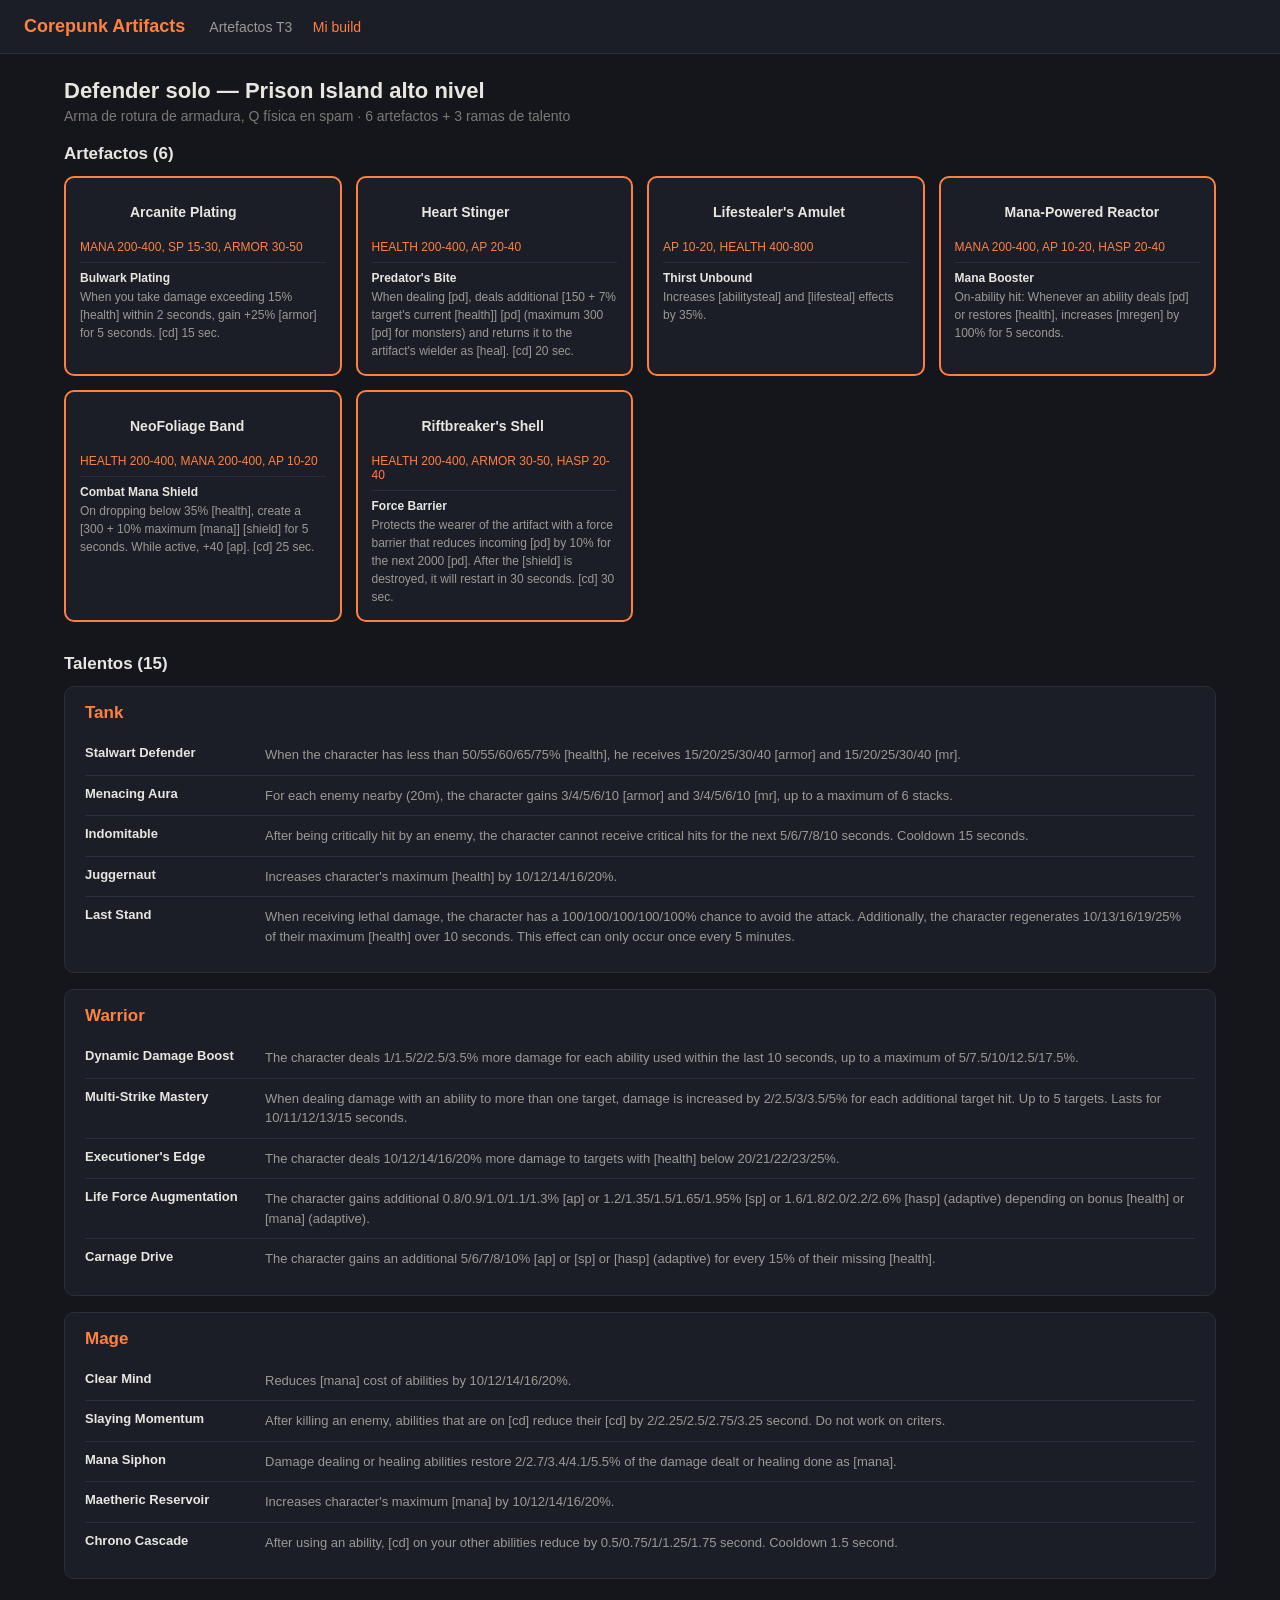
==== build.html @ b736a5d4 "Corepunk tier 3 artifacts browser + build page Co-Authored-By: Claude Sonnet 5 <noreply@anthropic.co" ====
<!DOCTYPE html>
<html lang="es">
<head>
<meta charset="UTF-8">
<title>Corepunk — Mi build</title>
<link rel="stylesheet" href="style.css">
</head>
<body>
<header>
  <a class="logo" href="index.html">Corepunk Artifacts</a>
  <nav>
    <a href="index.html">Artefactos T3</a>
    <a class="active" href="build.html">Mi build</a>
  </nav>
</header>
<main>
  <h1>Defender solo — Prison Island alto nivel</h1>
  <p class="subtitle">Arma de rotura de armadura, Q física en spam · 6 artefactos + 3 ramas de talento</p>

  <h2 style="margin-bottom:12px;">Artefactos (6)</h2>
  <div class="grid" style="margin-bottom:32px;">
                                        <div class="card build">
        <div class="head">
          <img src="https://d2fwno52vggyhx.cloudfront.net/items/implant/implant-arcanite-plating-t3.png" alt="" loading="lazy" onerror="this.style.visibility='hidden'">
          <div class="name">Arcanite Plating</div>
        </div>
        <div class="stats">MANA 200-400, SP 15-30, ARMOR 30-50</div>
        <div class="divider">
          <div class="passive-title">Bulwark Plating</div>
          <div class="passive-desc">When you take damage exceeding 15% [health] within 2 seconds, gain +25% [armor] for 5 seconds.  [cd] 15 sec.</div>
        </div>
      </div>
                                                                                                                                                                <div class="card build">
        <div class="head">
          <img src="https://d2fwno52vggyhx.cloudfront.net/items/implant/implant-heart-stinger-t3.png" alt="" loading="lazy" onerror="this.style.visibility='hidden'">
          <div class="name">Heart Stinger</div>
        </div>
        <div class="stats">HEALTH 200-400, AP 20-40</div>
        <div class="divider">
          <div class="passive-title">Predator&#039;s Bite</div>
          <div class="passive-desc">When dealing [pd], deals additional [150 + 7% target&#039;s current [health]] [pd] (maximum 300 [pd] for monsters) and returns it to the artifact&#039;s wielder as [heal].  [cd] 20 sec.</div>
        </div>
      </div>
                                  <div class="card build">
        <div class="head">
          <img src="https://d2fwno52vggyhx.cloudfront.net/items/implant/implant-lifestealers-amulet-t3.png" alt="" loading="lazy" onerror="this.style.visibility='hidden'">
          <div class="name">Lifestealer&#039;s Amulet</div>
        </div>
        <div class="stats">AP 10-20, HEALTH 400-800</div>
        <div class="divider">
          <div class="passive-title">Thirst Unbound</div>
          <div class="passive-desc">Increases [abilitysteal] and [lifesteal] effects by 35%.</div>
        </div>
      </div>
                                        <div class="card build">
        <div class="head">
          <img src="https://d2fwno52vggyhx.cloudfront.net/items/implant/implant-mana-powered-reactor-t3.png" alt="" loading="lazy" onerror="this.style.visibility='hidden'">
          <div class="name">Mana-Powered Reactor</div>
        </div>
        <div class="stats">MANA 200-400, AP 10-20, HASP 20-40</div>
        <div class="divider">
          <div class="passive-title">Mana Booster</div>
          <div class="passive-desc">On-ability hit: Whenever an ability deals [pd] or restores [health], increases [mregen] by 100% for 5 seconds.</div>
        </div>
      </div>
                                        <div class="card build">
        <div class="head">
          <img src="https://d2fwno52vggyhx.cloudfront.net/items/implant/implant-neofoliage-band-t3.png" alt="" loading="lazy" onerror="this.style.visibility='hidden'">
          <div class="name">NeoFoliage Band</div>
        </div>
        <div class="stats">HEALTH 200-400, MANA 200-400, AP 10-20</div>
        <div class="divider">
          <div class="passive-title">Combat Mana Shield</div>
          <div class="passive-desc">On dropping below 35% [health], create a [300 + 10% maximum [mana]] [shield] for 5 seconds. While active, +40 [ap].  [cd] 25 sec.</div>
        </div>
      </div>
                                                                                  <div class="card build">
        <div class="head">
          <img src="https://d2fwno52vggyhx.cloudfront.net/items/implant/implant-riftbreakers-shell-t3.png" alt="" loading="lazy" onerror="this.style.visibility='hidden'">
          <div class="name">Riftbreaker&#039;s Shell</div>
        </div>
        <div class="stats">HEALTH 200-400, ARMOR 30-50, HASP 20-40</div>
        <div class="divider">
          <div class="passive-title">Force Barrier</div>
          <div class="passive-desc">Protects the wearer of the artifact with a force barrier that reduces incoming [pd] by 10% for the next 2000 [pd]. After the [shield] is destroyed, it will restart in 30 seconds.  [cd] 30 sec.</div>
        </div>
      </div>
                                                                                                                                                                              </div>

  <h2 style="margin-bottom:12px;">Talentos (15)</h2>
      <div class="branch">
      <h2>Tank</h2>
                      <div class="talent-row">
          <div class="tname">Stalwart Defender</div>
          <div class="tdesc">When the character has less than 50/55/60/65/75% [health], he receives 15/20/25/30/40 [armor] and 15/20/25/30/40 [mr].</div>
        </div>
                      <div class="talent-row">
          <div class="tname">Menacing Aura</div>
          <div class="tdesc">For each enemy nearby (20m), the character gains 3/4/5/6/10 [armor] and 3/4/5/6/10 [mr], up to a maximum of 6 stacks.</div>
        </div>
                      <div class="talent-row">
          <div class="tname">Indomitable</div>
          <div class="tdesc">After being critically hit by an enemy, the character cannot receive critical hits for the next 5/6/7/8/10 seconds. Cooldown 15 seconds.</div>
        </div>
                      <div class="talent-row">
          <div class="tname">Juggernaut</div>
          <div class="tdesc">Increases character&#039;s maximum [health] by 10/12/14/16/20%.</div>
        </div>
                      <div class="talent-row">
          <div class="tname">Last Stand</div>
          <div class="tdesc">When receiving lethal damage, the character has a 100/100/100/100/100% chance to avoid the attack. Additionally, the character regenerates 10/13/16/19/25% of their maximum [health] over 10 seconds. This effect can only occur once every 5 minutes.</div>
        </div>
          </div>
      <div class="branch">
      <h2>Warrior</h2>
                      <div class="talent-row">
          <div class="tname">Dynamic Damage Boost</div>
          <div class="tdesc">The character deals 1/1.5/2/2.5/3.5% more damage for each ability used within the last 10 seconds, up to a maximum of 5/7.5/10/12.5/17.5%.</div>
        </div>
                      <div class="talent-row">
          <div class="tname">Multi-Strike Mastery</div>
          <div class="tdesc">When dealing damage with an ability to more than one target, damage is increased by 2/2.5/3/3.5/5% for each additional target hit. Up to 5 targets. Lasts for 10/11/12/13/15 seconds.</div>
        </div>
                      <div class="talent-row">
          <div class="tname">Executioner&#039;s Edge</div>
          <div class="tdesc">The character deals 10/12/14/16/20% more damage to targets with [health] below 20/21/22/23/25%.</div>
        </div>
                      <div class="talent-row">
          <div class="tname">Life Force Augmentation</div>
          <div class="tdesc">The character gains additional  0.8/0.9/1.0/1.1/1.3% [ap] or 1.2/1.35/1.5/1.65/1.95% [sp] or 1.6/1.8/2.0/2.2/2.6% [hasp] (adaptive) depending on bonus [health] or [mana] (adaptive).</div>
        </div>
                      <div class="talent-row">
          <div class="tname">Carnage Drive</div>
          <div class="tdesc">The character gains an additional 5/6/7/8/10% [ap] or [sp] or [hasp] (adaptive) for every 15% of their missing [health].</div>
        </div>
          </div>
      <div class="branch">
      <h2>Mage</h2>
                      <div class="talent-row">
          <div class="tname">Clear Mind</div>
          <div class="tdesc">Reduces [mana] cost of abilities by 10/12/14/16/20%.</div>
        </div>
                      <div class="talent-row">
          <div class="tname">Slaying Momentum</div>
          <div class="tdesc">After killing an enemy, abilities that are on [cd] reduce their [cd] by 2/2.25/2.5/2.75/3.25 second. Do not work on criters.</div>
        </div>
                      <div class="talent-row">
          <div class="tname">Mana Siphon</div>
          <div class="tdesc">Damage dealing or healing abilities restore 2/2.7/3.4/4.1/5.5% of the damage dealt or healing done as [mana].</div>
        </div>
                      <div class="talent-row">
          <div class="tname">Maetheric Reservoir</div>
          <div class="tdesc">Increases character&#039;s maximum [mana] by 10/12/14/16/20%.</div>
        </div>
                      <div class="talent-row">
          <div class="tname">Chrono Cascade</div>
          <div class="tdesc">After using an ability, [cd] on your other abilities reduce by 0.5/0.75/1/1.25/1.75 second. Cooldown 1.5 second.</div>
        </div>
          </div>
  </main>
</body>
</html>
---- style.css ----
* { box-sizing: border-box; }
body {
  margin: 0;
  background: #14161c;
  color: #e8e6df;
  font-family: -apple-system, BlinkMacSystemFont, "Segoe UI", sans-serif;
}
a { color: inherit; }
header {
  background: #1b1e26;
  border-bottom: 1px solid #2a2e38;
  padding: 16px 24px;
  display: flex;
  align-items: center;
  gap: 24px;
  position: sticky;
  top: 0;
  z-index: 10;
}
header .logo {
  font-weight: 700;
  color: #ff813f;
  font-size: 18px;
  text-decoration: none;
}
header nav a {
  text-decoration: none;
  color: #9a9a94;
  font-size: 14px;
  margin-right: 16px;
}
header nav a.active, header nav a:hover {
  color: #ff813f;
}
main {
  max-width: 1200px;
  margin: 0 auto;
  padding: 24px;
}
.toolbar {
  display: flex;
  gap: 12px;
  margin-bottom: 20px;
  flex-wrap: wrap;
}
.toolbar input, .toolbar select {
  background: #1b1e26;
  border: 1px solid #2a2e38;
  color: #e8e6df;
  padding: 10px 14px;
  border-radius: 8px;
  font-size: 14px;
}
.toolbar input { flex: 1; min-width: 240px; }
.count {
  font-size: 13px;
  color: #7a7a74;
  align-self: center;
}
.grid {
  display: grid;
  grid-template-columns: repeat(auto-fill, minmax(240px, 1fr));
  gap: 14px;
}
.card {
  background: #1b1e26;
  border: 1px solid #2a2e38;
  border-radius: 10px;
  padding: 14px;
  display: flex;
  flex-direction: column;
  gap: 8px;
  position: relative;
}
.card.build {
  border: 2px solid #ff813f;
}
.card .badge {
  position: absolute;
  top: 10px;
  right: 10px;
  background: rgba(255,129,63,0.15);
  color: #ff813f;
  font-size: 10px;
  padding: 3px 8px;
  border-radius: 6px;
  text-transform: uppercase;
  letter-spacing: 0.03em;
}
.card .head {
  display: flex;
  align-items: center;
  gap: 10px;
}
.card img {
  width: 40px;
  height: 40px;
  object-fit: contain;
  background: #14161c;
  border-radius: 6px;
  flex-shrink: 0;
}
.card .name {
  font-weight: 600;
  font-size: 14px;
}
.card .stats {
  font-size: 12px;
  color: #ff813f;
}
.card .divider {
  border-top: 1px solid #2a2e38;
  padding-top: 8px;
}
.card .passive-title {
  font-size: 12px;
  font-weight: 600;
  margin-bottom: 3px;
}
.card .passive-desc {
  font-size: 12px;
  color: #9a9a94;
  line-height: 1.5;
}
h1 { font-size: 22px; font-weight: 600; margin: 0 0 4px; }
h2 { font-size: 17px; font-weight: 600; }
.subtitle { color: #7a7a74; font-size: 14px; margin: 0 0 20px; }
.branch {
  background: #1b1e26;
  border: 1px solid #2a2e38;
  border-radius: 10px;
  padding: 16px 20px;
  margin-bottom: 16px;
}
.branch h2 { margin: 0 0 12px; color: #ff813f; }
.talent-row {
  display: flex;
  gap: 10px;
  padding: 10px 0;
  border-top: 1px solid #2a2e38;
}
.talent-row:first-of-type { border-top: none; }
.talent-row .tname {
  font-weight: 600;
  font-size: 13px;
  min-width: 170px;
  flex-shrink: 0;
}
.talent-row .tdesc {
  font-size: 13px;
  color: #9a9a94;
  line-height: 1.5;
}
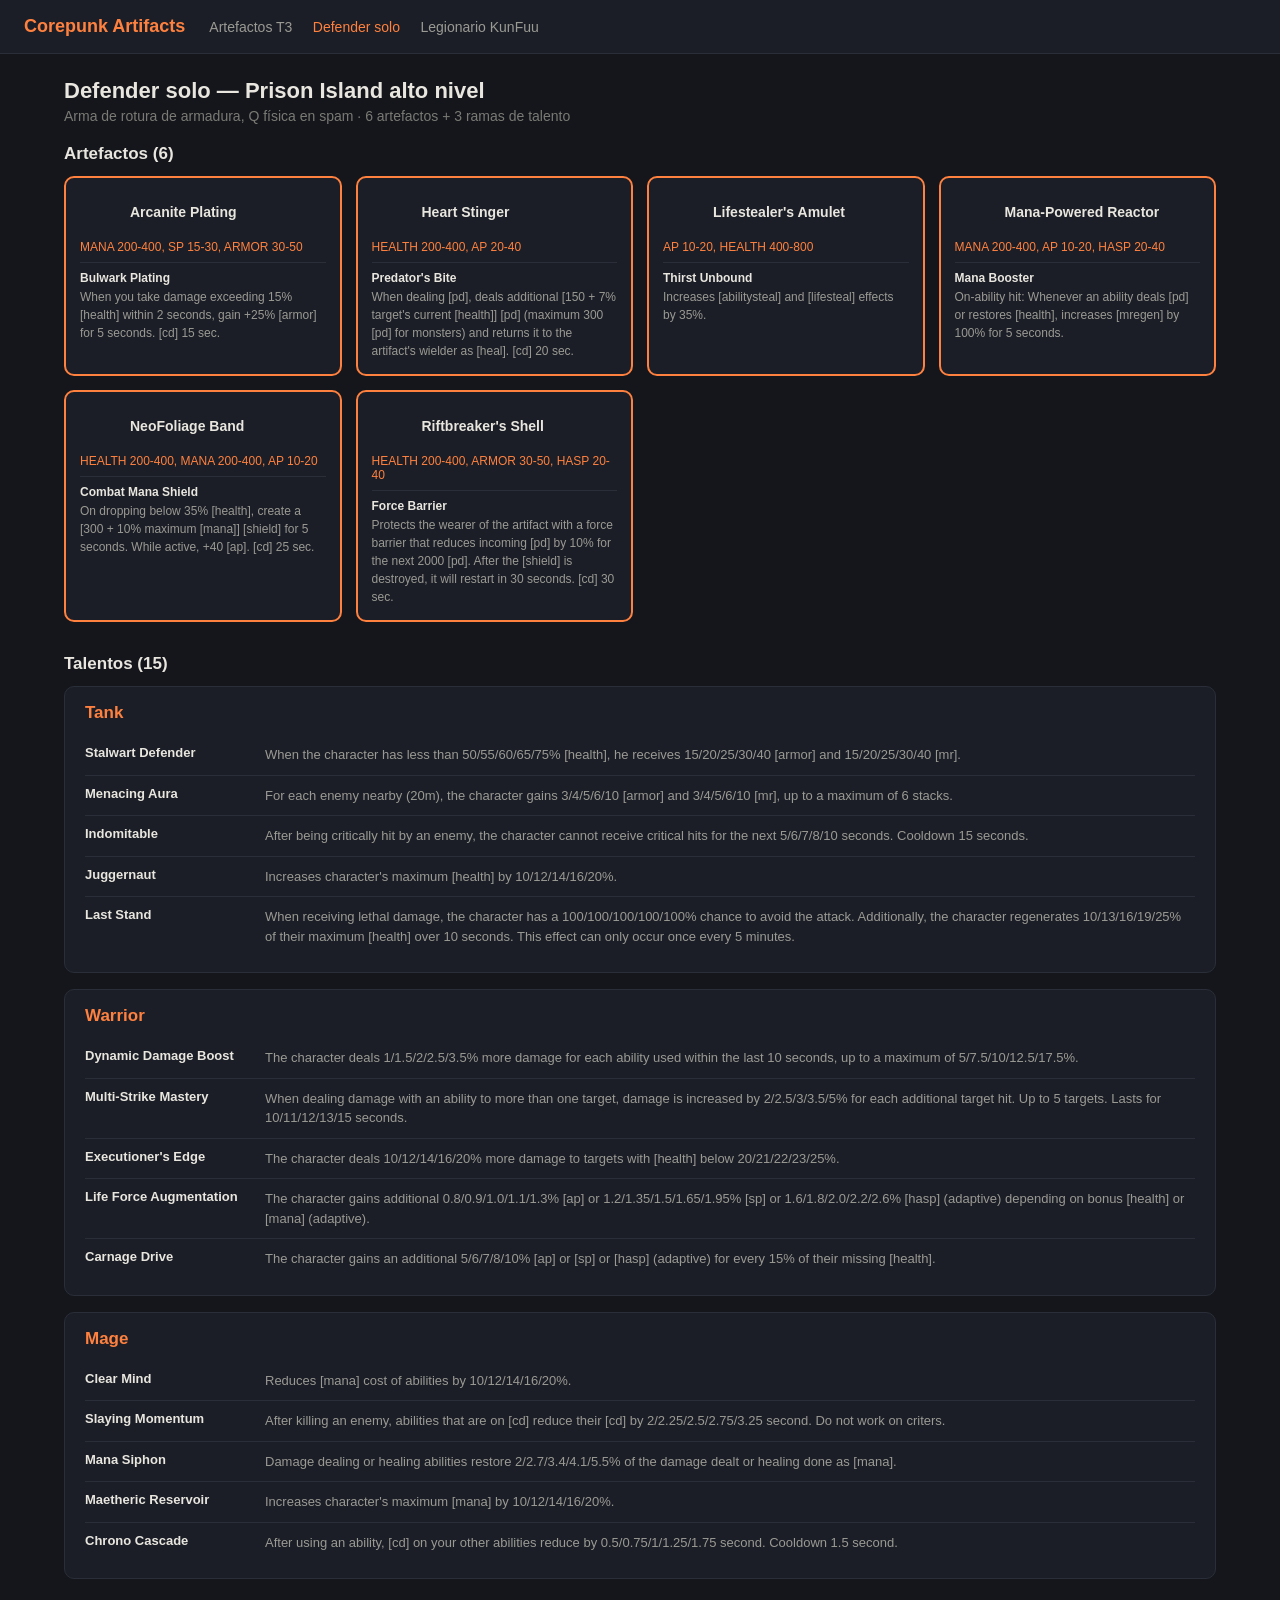
==== commit a442dfbd: "Add Legionario KunFuu build page Co-Authored-By: Claude Sonnet 5 <noreply@anthropic.com>" ====
--- a/build.html
+++ b/build.html
@@ -10,7 +10,8 @@
   <a class="logo" href="index.html">Corepunk Artifacts</a>
   <nav>
     <a href="index.html">Artefactos T3</a>
-    <a class="active" href="build.html">Mi build</a>
+    <a class="active" href="build.html">Defender solo</a>
+    <a href="legionario.html">Legionario KunFuu</a>
   </nav>
 </header>
 <main>
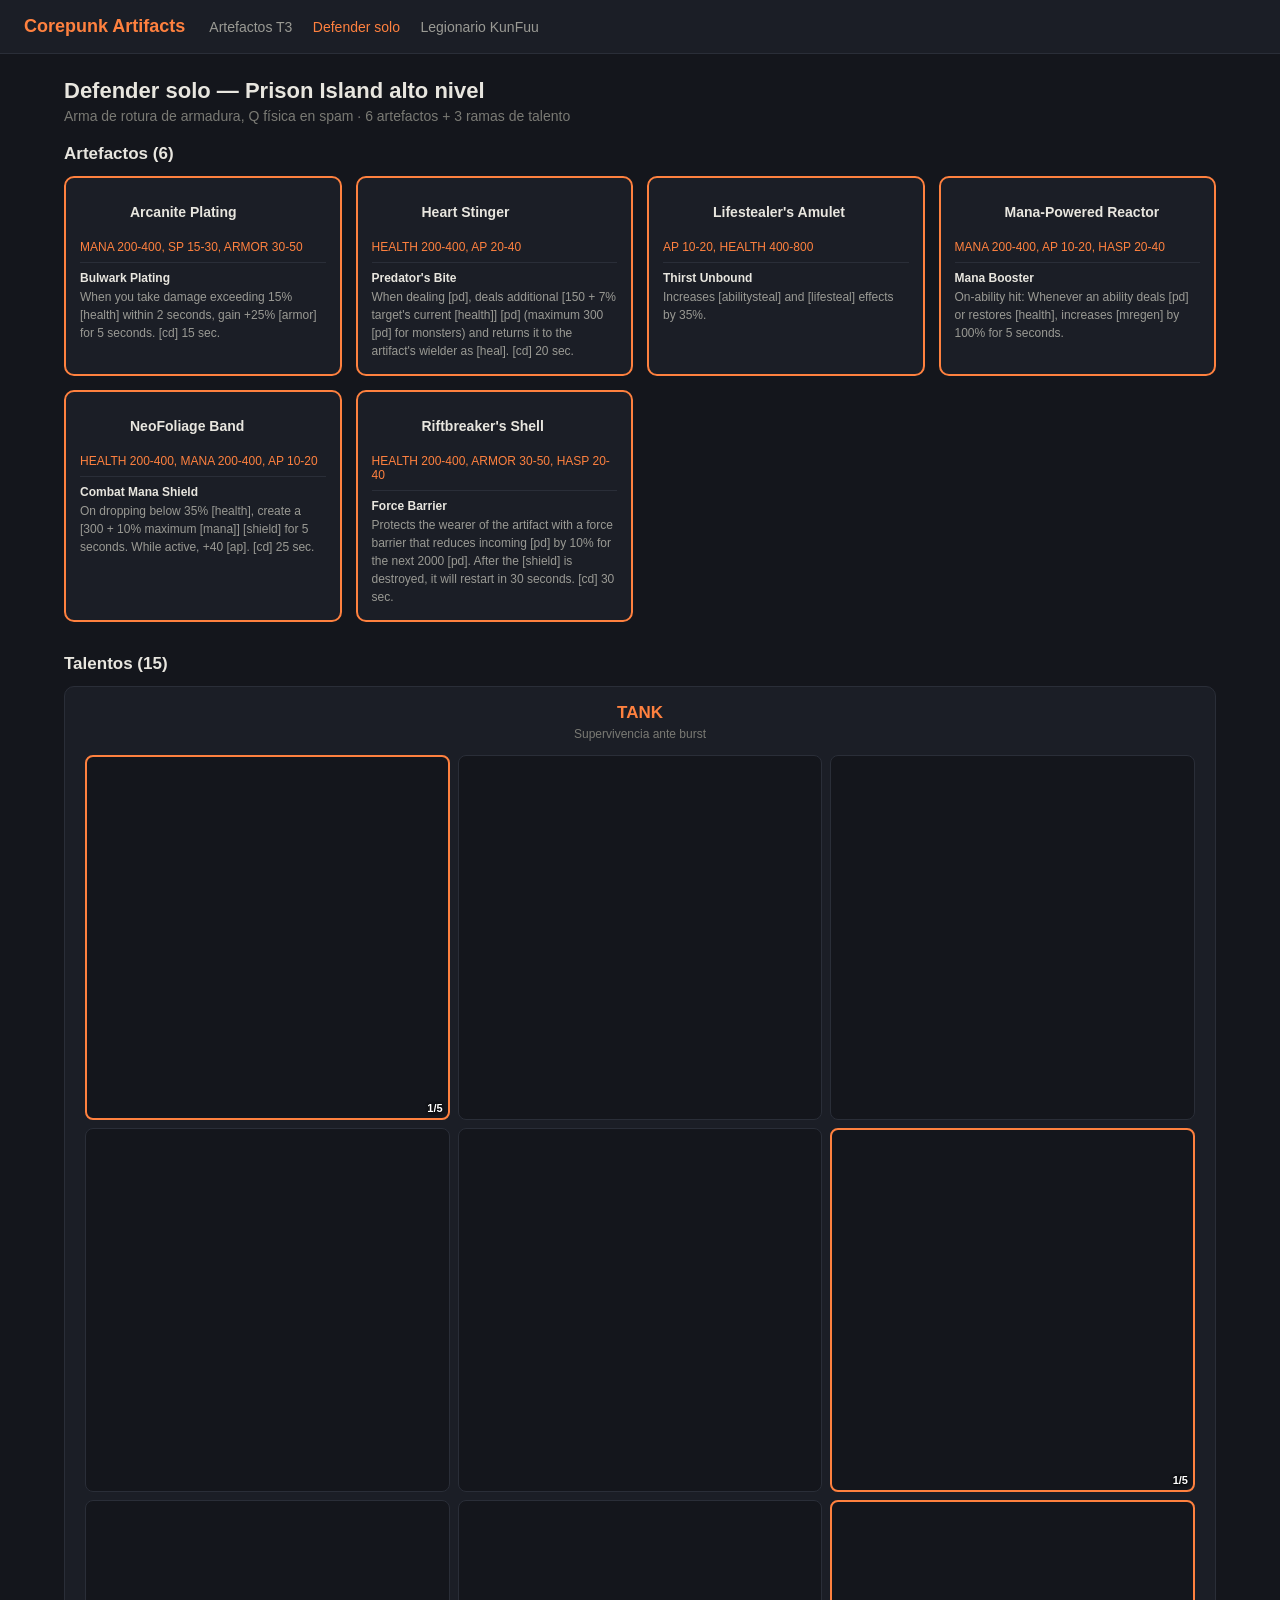
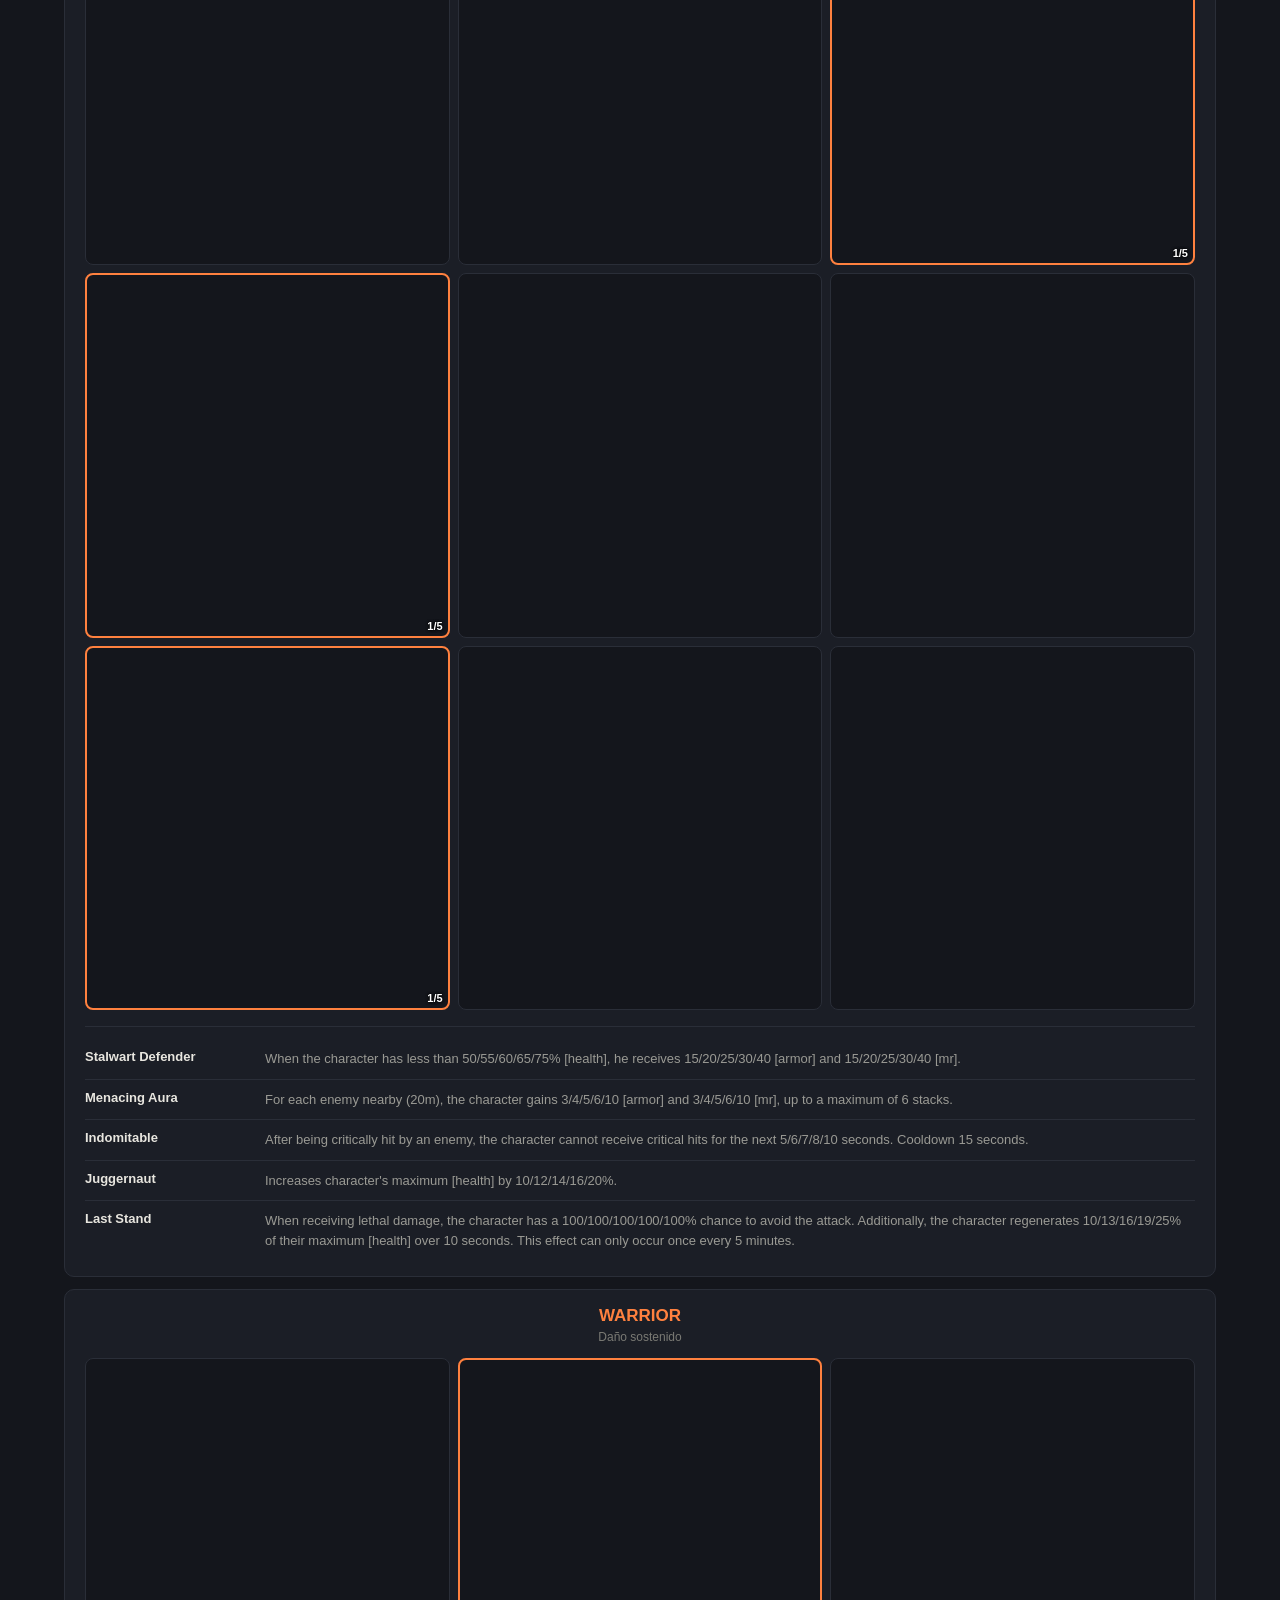
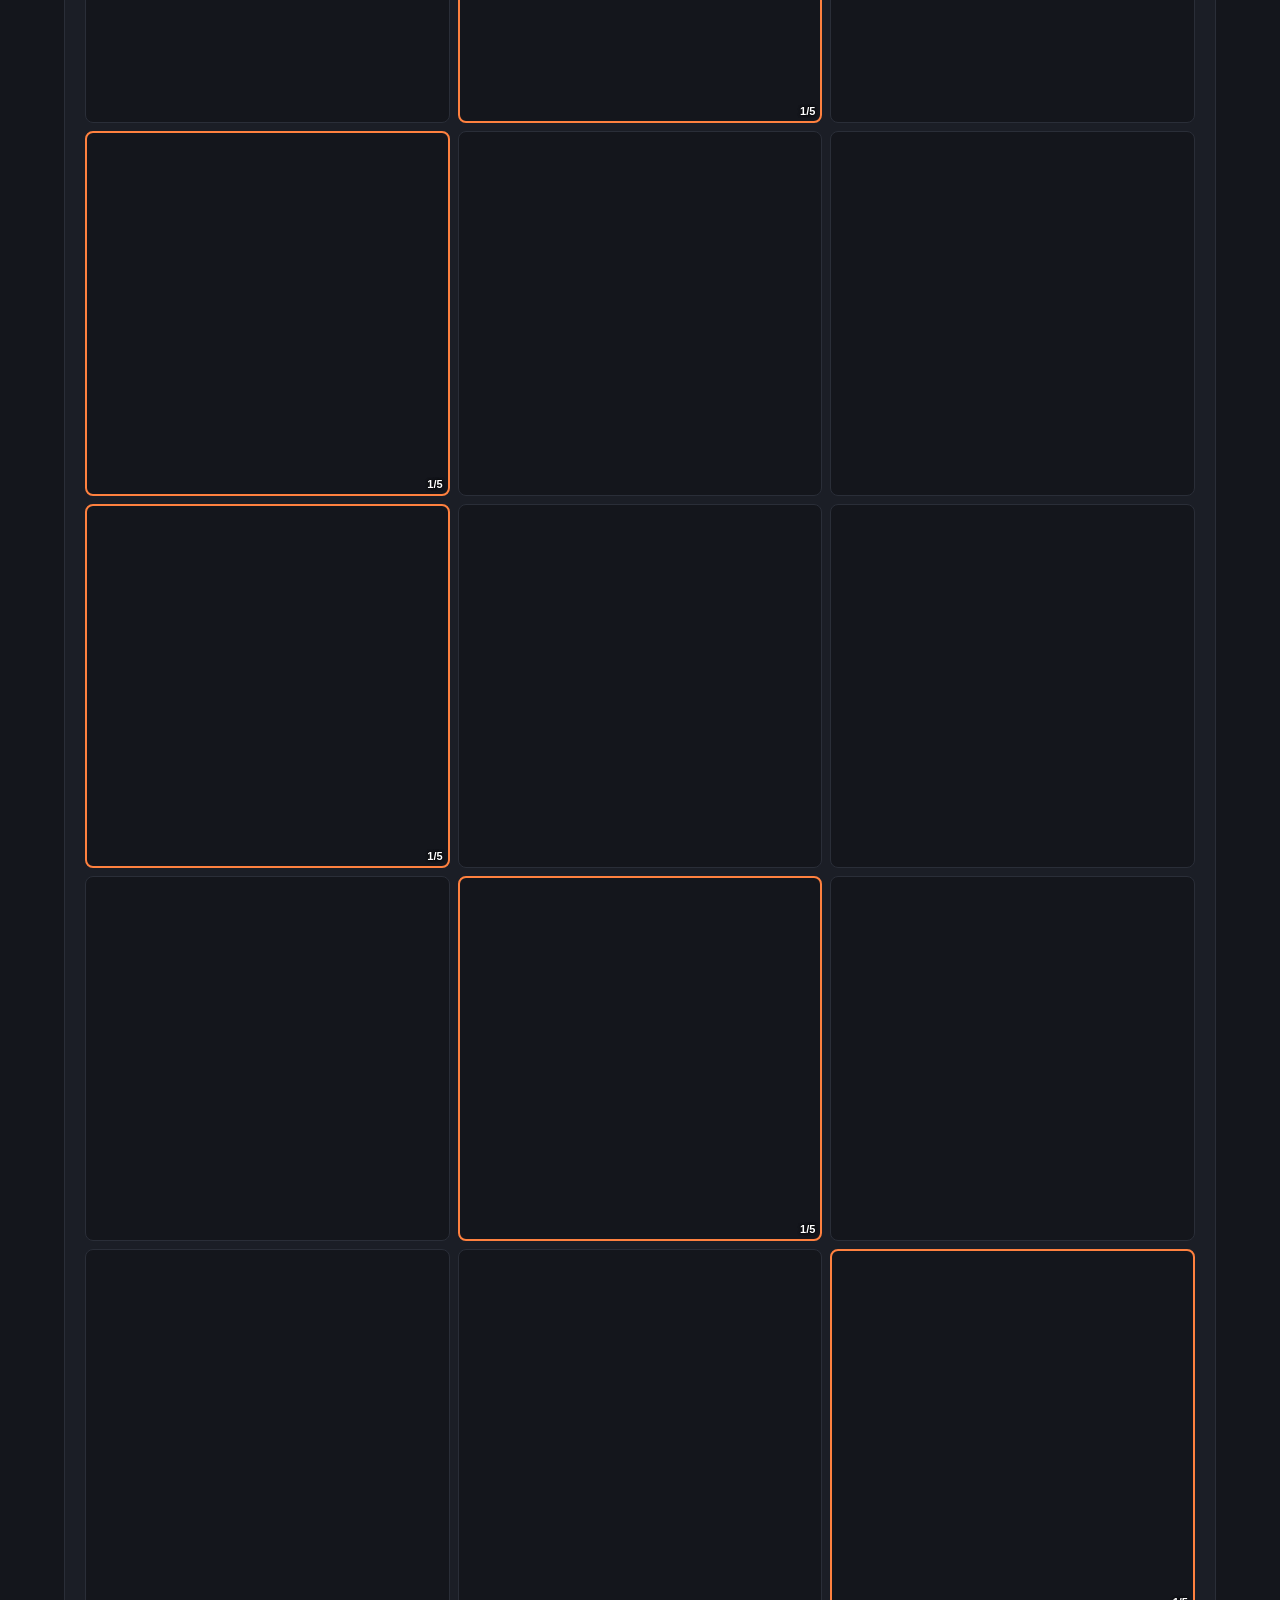
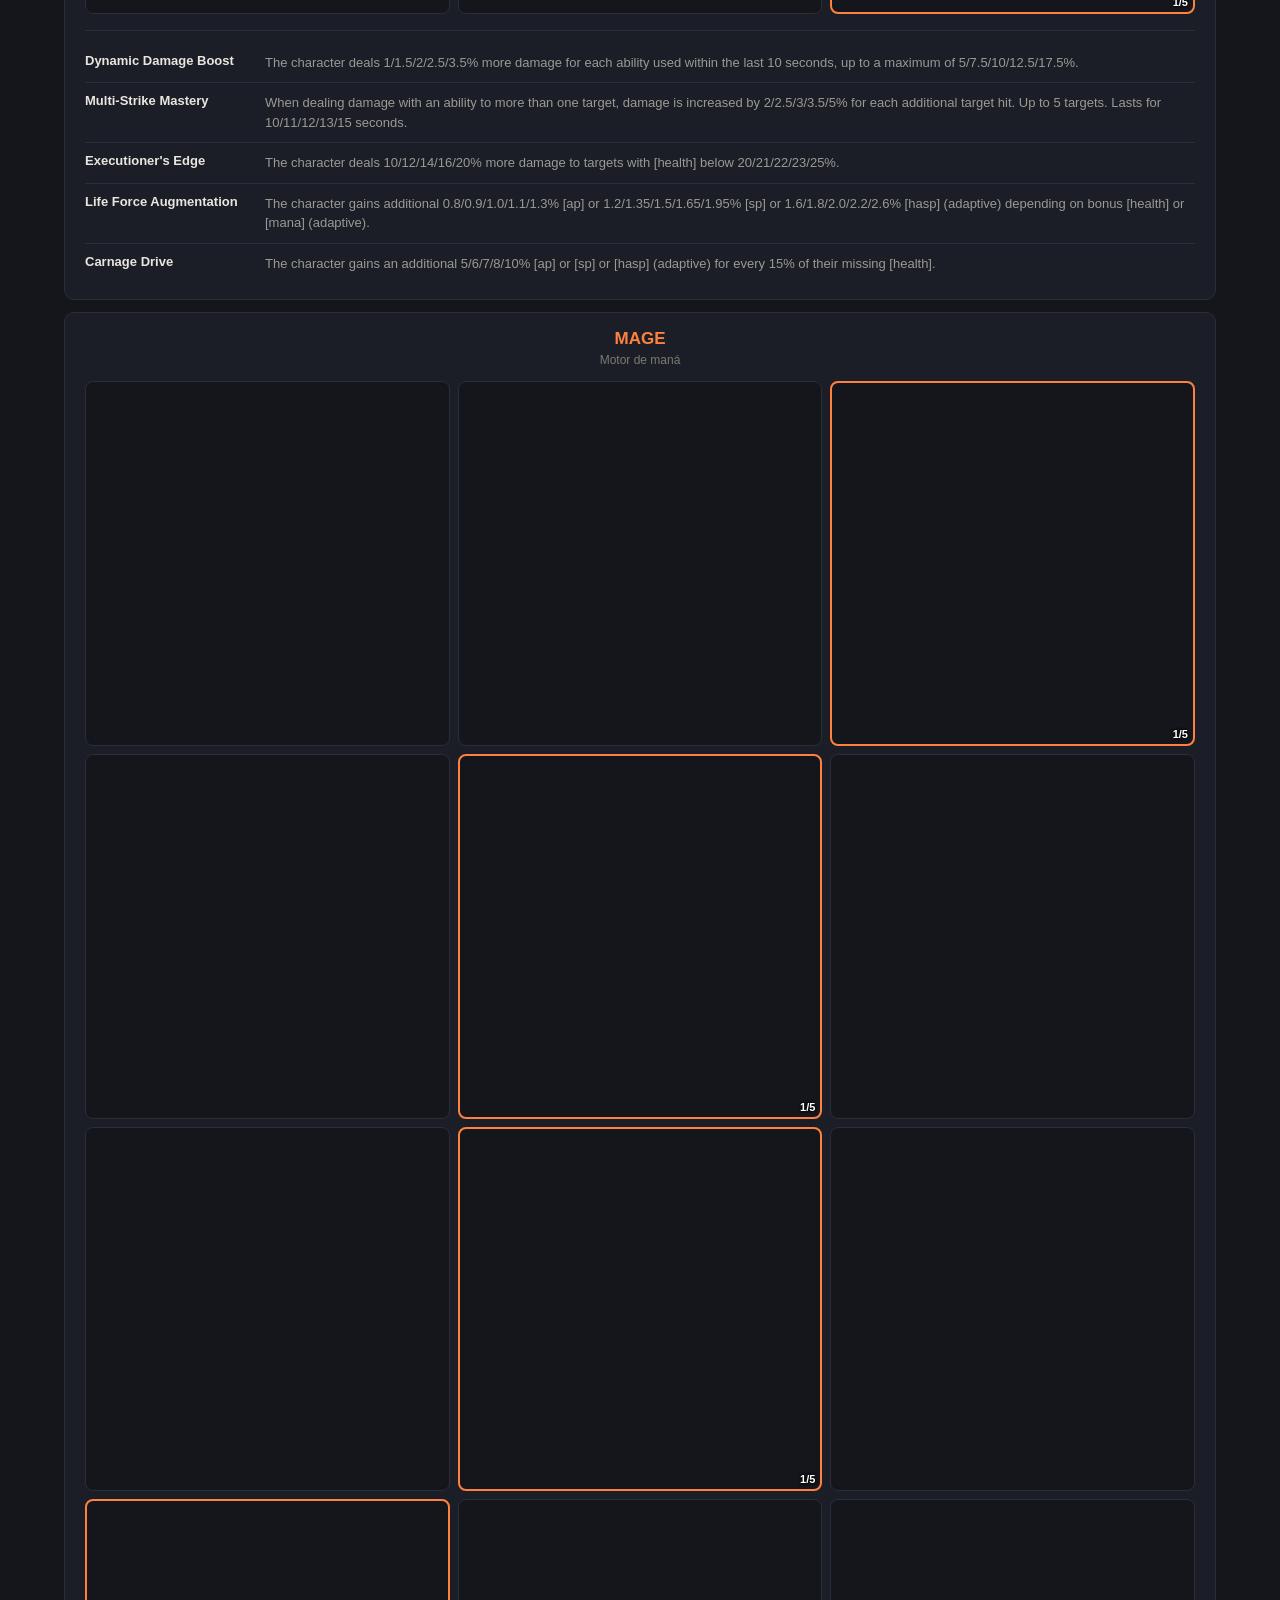
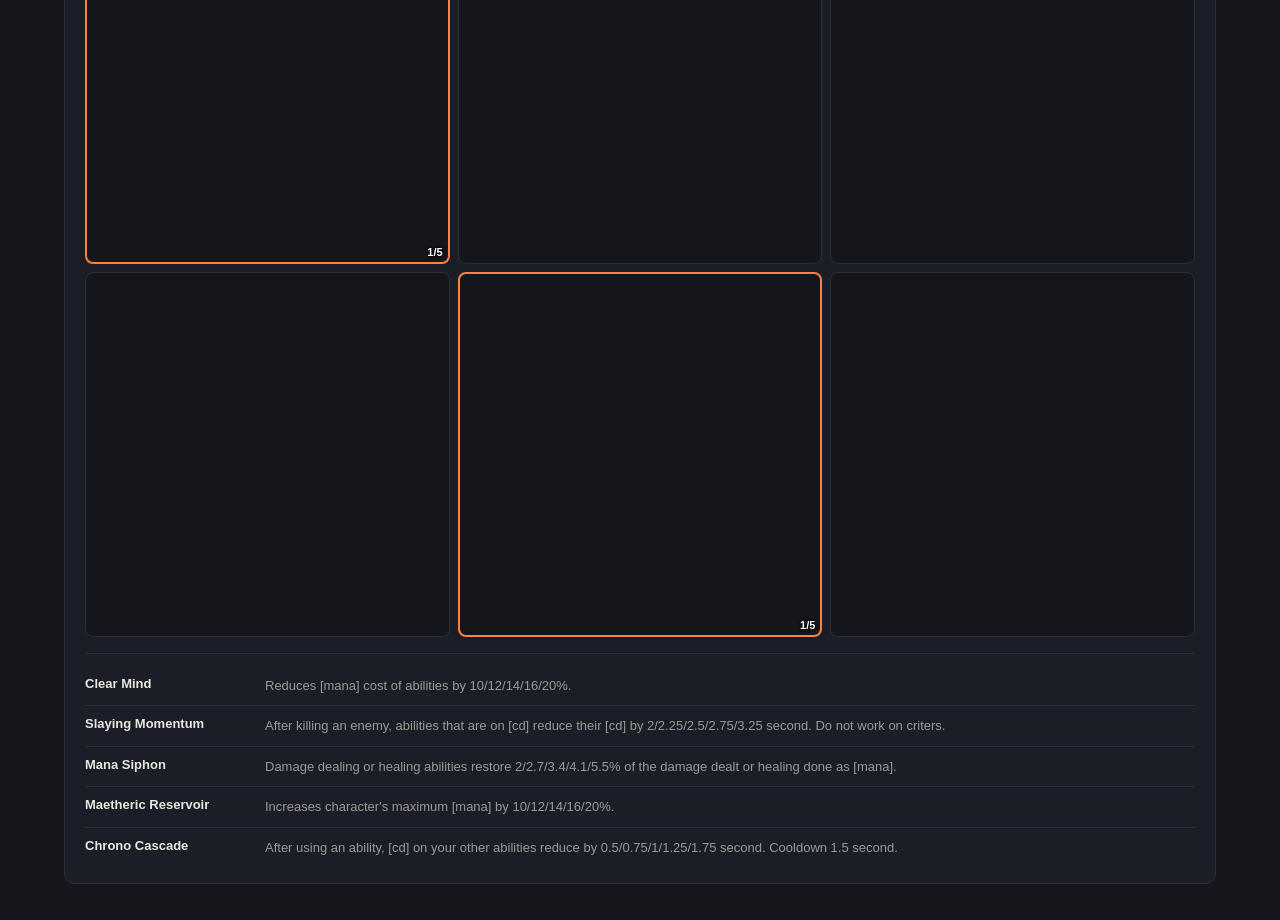
==== commit 25bbba16: "Add visual talent grid with real icons, ranked highlighting Co-Authored-By: Claude Sonnet 5 <noreply" ====
--- a/build.html
+++ b/build.html
@@ -89,75 +89,225 @@
                                                                                                                                                                               </div>
 
   <h2 style="margin-bottom:12px;">Talentos (15)</h2>
-      <div class="branch">
-      <h2>Tank</h2>
-                      <div class="talent-row">
+        <div class="talent-grid-wrap">
+    <h2>TANK</h2>
+    <p class="branch-sub">Supervivencia ante burst</p>
+    <div class="talent-grid">
+              <div class="talent-cell picked" title="Stalwart Defender">
+          <img src="https://d2fwno52vggyhx.cloudfront.net/items/talent/stalwart-defender.png" alt="Stalwart Defender" loading="lazy" onerror="this.style.visibility='hidden'">
+          <span class="rank">1/5</span>        </div>
+              <div class="talent-cell " title="Retaliatory Surge">
+          <img src="https://d2fwno52vggyhx.cloudfront.net/items/talent/retaliatory-surge.png" alt="Retaliatory Surge" loading="lazy" onerror="this.style.visibility='hidden'">
+                  </div>
+              <div class="talent-cell " title="Battle-Hardened">
+          <img src="https://d2fwno52vggyhx.cloudfront.net/items/talent/battle-hardened.png" alt="Battle-Hardened" loading="lazy" onerror="this.style.visibility='hidden'">
+                  </div>
+              <div class="talent-cell " title="Shielded Defense">
+          <img src="https://d2fwno52vggyhx.cloudfront.net/items/talent/shielded-defense.png" alt="Shielded Defense" loading="lazy" onerror="this.style.visibility='hidden'">
+                  </div>
+              <div class="talent-cell " title="Protector&#039;s Presence">
+          <img src="https://d2fwno52vggyhx.cloudfront.net/items/talent/protectors-presence.png" alt="Protector&#039;s Presence" loading="lazy" onerror="this.style.visibility='hidden'">
+                  </div>
+              <div class="talent-cell picked" title="Menacing Aura">
+          <img src="https://d2fwno52vggyhx.cloudfront.net/items/talent/menacing-aura.png" alt="Menacing Aura" loading="lazy" onerror="this.style.visibility='hidden'">
+          <span class="rank">1/5</span>        </div>
+              <div class="talent-cell " title="Bulwark">
+          <img src="https://d2fwno52vggyhx.cloudfront.net/items/talent/bulwark.png" alt="Bulwark" loading="lazy" onerror="this.style.visibility='hidden'">
+                  </div>
+              <div class="talent-cell " title="Bouncing Back">
+          <img src="https://d2fwno52vggyhx.cloudfront.net/items/talent/bouncing-back.png" alt="Bouncing Back" loading="lazy" onerror="this.style.visibility='hidden'">
+                  </div>
+              <div class="talent-cell picked" title="Indomitable">
+          <img src="https://d2fwno52vggyhx.cloudfront.net/items/talent/indomitable.png" alt="Indomitable" loading="lazy" onerror="this.style.visibility='hidden'">
+          <span class="rank">1/5</span>        </div>
+              <div class="talent-cell picked" title="Juggernaut">
+          <img src="https://d2fwno52vggyhx.cloudfront.net/items/talent/juggernaut.png" alt="Juggernaut" loading="lazy" onerror="this.style.visibility='hidden'">
+          <span class="rank">1/5</span>        </div>
+              <div class="talent-cell " title="Iron Will">
+          <img src="https://d2fwno52vggyhx.cloudfront.net/items/talent/tenacity.png" alt="Iron Will" loading="lazy" onerror="this.style.visibility='hidden'">
+                  </div>
+              <div class="talent-cell " title="Vengeful Souls">
+          <img src="https://d2fwno52vggyhx.cloudfront.net/items/talent/vengeful-souls.png" alt="Vengeful Souls" loading="lazy" onerror="this.style.visibility='hidden'">
+                  </div>
+              <div class="talent-cell picked" title="Last Stand">
+          <img src="https://d2fwno52vggyhx.cloudfront.net/items/talent/last-stand.png" alt="Last Stand" loading="lazy" onerror="this.style.visibility='hidden'">
+          <span class="rank">1/5</span>        </div>
+              <div class="talent-cell " title="Stoic Endurance">
+          <img src="https://d2fwno52vggyhx.cloudfront.net/items/talent/stoic-endurance.png" alt="Stoic Endurance" loading="lazy" onerror="this.style.visibility='hidden'">
+                  </div>
+              <div class="talent-cell " title="Delayed Pain">
+          <img src="https://d2fwno52vggyhx.cloudfront.net/items/talent/delayed-pain.png" alt="Delayed Pain" loading="lazy" onerror="this.style.visibility='hidden'">
+                  </div>
+          </div>
+    <div class="talent-desc-list">
+              <div class="talent-row">
           <div class="tname">Stalwart Defender</div>
           <div class="tdesc">When the character has less than 50/55/60/65/75% [health], he receives 15/20/25/30/40 [armor] and 15/20/25/30/40 [mr].</div>
         </div>
-                      <div class="talent-row">
+              <div class="talent-row">
           <div class="tname">Menacing Aura</div>
           <div class="tdesc">For each enemy nearby (20m), the character gains 3/4/5/6/10 [armor] and 3/4/5/6/10 [mr], up to a maximum of 6 stacks.</div>
         </div>
-                      <div class="talent-row">
+              <div class="talent-row">
           <div class="tname">Indomitable</div>
           <div class="tdesc">After being critically hit by an enemy, the character cannot receive critical hits for the next 5/6/7/8/10 seconds. Cooldown 15 seconds.</div>
         </div>
-                      <div class="talent-row">
+              <div class="talent-row">
           <div class="tname">Juggernaut</div>
           <div class="tdesc">Increases character&#039;s maximum [health] by 10/12/14/16/20%.</div>
         </div>
-                      <div class="talent-row">
+              <div class="talent-row">
           <div class="tname">Last Stand</div>
           <div class="tdesc">When receiving lethal damage, the character has a 100/100/100/100/100% chance to avoid the attack. Additionally, the character regenerates 10/13/16/19/25% of their maximum [health] over 10 seconds. This effect can only occur once every 5 minutes.</div>
         </div>
           </div>
-      <div class="branch">
-      <h2>Warrior</h2>
-                      <div class="talent-row">
+  </div>
+          <div class="talent-grid-wrap">
+    <h2>WARRIOR</h2>
+    <p class="branch-sub">Daño sostenido</p>
+    <div class="talent-grid">
+              <div class="talent-cell " title="Stacking Strength">
+          <img src="https://d2fwno52vggyhx.cloudfront.net/items/talent/stacking-strength.png" alt="Stacking Strength" loading="lazy" onerror="this.style.visibility='hidden'">
+                  </div>
+              <div class="talent-cell picked" title="Dynamic Damage Boost">
+          <img src="https://d2fwno52vggyhx.cloudfront.net/items/talent/dynamic-damage-boost.png" alt="Dynamic Damage Boost" loading="lazy" onerror="this.style.visibility='hidden'">
+          <span class="rank">1/5</span>        </div>
+              <div class="talent-cell " title="Rampage Rush">
+          <img src="https://d2fwno52vggyhx.cloudfront.net/items/talent/rampage-rush.png" alt="Rampage Rush" loading="lazy" onerror="this.style.visibility='hidden'">
+                  </div>
+              <div class="talent-cell picked" title="Multi-Strike Mastery">
+          <img src="https://d2fwno52vggyhx.cloudfront.net/items/talent/multi-strike-mastery.png" alt="Multi-Strike Mastery" loading="lazy" onerror="this.style.visibility='hidden'">
+          <span class="rank">1/5</span>        </div>
+              <div class="talent-cell " title="Healthy Aggression">
+          <img src="https://d2fwno52vggyhx.cloudfront.net/items/talent/healthy-aggression.png" alt="Healthy Aggression" loading="lazy" onerror="this.style.visibility='hidden'">
+                  </div>
+              <div class="talent-cell " title="Adrenaline Rush">
+          <img src="https://d2fwno52vggyhx.cloudfront.net/items/talent/adrenaline-rush.png" alt="Adrenaline Rush" loading="lazy" onerror="this.style.visibility='hidden'">
+                  </div>
+              <div class="talent-cell picked" title="Executioner&#039;s Edge">
+          <img src="https://d2fwno52vggyhx.cloudfront.net/items/talent/executioners-edge.png" alt="Executioner&#039;s Edge" loading="lazy" onerror="this.style.visibility='hidden'">
+          <span class="rank">1/5</span>        </div>
+              <div class="talent-cell " title="Resilient Fury">
+          <img src="https://d2fwno52vggyhx.cloudfront.net/items/talent/resilient-fury.png" alt="Resilient Fury" loading="lazy" onerror="this.style.visibility='hidden'">
+                  </div>
+              <div class="talent-cell " title="Anti-Heal">
+          <img src="https://d2fwno52vggyhx.cloudfront.net/items/talent/anti-heal.png" alt="Anti-Heal" loading="lazy" onerror="this.style.visibility='hidden'">
+                  </div>
+              <div class="talent-cell " title="Fighting Spirit">
+          <img src="https://d2fwno52vggyhx.cloudfront.net/items/talent/fighting-spirit.png" alt="Fighting Spirit" loading="lazy" onerror="this.style.visibility='hidden'">
+                  </div>
+              <div class="talent-cell picked" title="Life Force Augmentation">
+          <img src="https://d2fwno52vggyhx.cloudfront.net/items/talent/life-force-augmentation.png" alt="Life Force Augmentation" loading="lazy" onerror="this.style.visibility='hidden'">
+          <span class="rank">1/5</span>        </div>
+              <div class="talent-cell " title="Killstreak Empowerment">
+          <img src="https://d2fwno52vggyhx.cloudfront.net/items/talent/killstreak-empowerment.png" alt="Killstreak Empowerment" loading="lazy" onerror="this.style.visibility='hidden'">
+                  </div>
+              <div class="talent-cell " title="Charge Catalyst">
+          <img src="https://d2fwno52vggyhx.cloudfront.net/items/talent/charge-catalyst.png" alt="Charge Catalyst" loading="lazy" onerror="this.style.visibility='hidden'">
+                  </div>
+              <div class="talent-cell " title="True Strike">
+          <img src="https://d2fwno52vggyhx.cloudfront.net/items/talent/true-strike.png" alt="True Strike" loading="lazy" onerror="this.style.visibility='hidden'">
+                  </div>
+              <div class="talent-cell picked" title="Carnage Drive">
+          <img src="https://d2fwno52vggyhx.cloudfront.net/items/talent/bloodthirst.png" alt="Carnage Drive" loading="lazy" onerror="this.style.visibility='hidden'">
+          <span class="rank">1/5</span>        </div>
+          </div>
+    <div class="talent-desc-list">
+              <div class="talent-row">
           <div class="tname">Dynamic Damage Boost</div>
           <div class="tdesc">The character deals 1/1.5/2/2.5/3.5% more damage for each ability used within the last 10 seconds, up to a maximum of 5/7.5/10/12.5/17.5%.</div>
         </div>
-                      <div class="talent-row">
+              <div class="talent-row">
           <div class="tname">Multi-Strike Mastery</div>
           <div class="tdesc">When dealing damage with an ability to more than one target, damage is increased by 2/2.5/3/3.5/5% for each additional target hit. Up to 5 targets. Lasts for 10/11/12/13/15 seconds.</div>
         </div>
-                      <div class="talent-row">
+              <div class="talent-row">
           <div class="tname">Executioner&#039;s Edge</div>
           <div class="tdesc">The character deals 10/12/14/16/20% more damage to targets with [health] below 20/21/22/23/25%.</div>
         </div>
-                      <div class="talent-row">
+              <div class="talent-row">
           <div class="tname">Life Force Augmentation</div>
           <div class="tdesc">The character gains additional  0.8/0.9/1.0/1.1/1.3% [ap] or 1.2/1.35/1.5/1.65/1.95% [sp] or 1.6/1.8/2.0/2.2/2.6% [hasp] (adaptive) depending on bonus [health] or [mana] (adaptive).</div>
         </div>
-                      <div class="talent-row">
+              <div class="talent-row">
           <div class="tname">Carnage Drive</div>
           <div class="tdesc">The character gains an additional 5/6/7/8/10% [ap] or [sp] or [hasp] (adaptive) for every 15% of their missing [health].</div>
         </div>
           </div>
-      <div class="branch">
-      <h2>Mage</h2>
-                      <div class="talent-row">
+  </div>
+          <div class="talent-grid-wrap">
+    <h2>MAGE</h2>
+    <p class="branch-sub">Motor de maná</p>
+    <div class="talent-grid">
+              <div class="talent-cell " title="Emergency Rewind">
+          <img src="https://d2fwno52vggyhx.cloudfront.net/items/talent/emergency-rewind.png" alt="Emergency Rewind" loading="lazy" onerror="this.style.visibility='hidden'">
+                  </div>
+              <div class="talent-cell " title="Mana Flow">
+          <img src="https://d2fwno52vggyhx.cloudfront.net/items/talent/mana-flow.png" alt="Mana Flow" loading="lazy" onerror="this.style.visibility='hidden'">
+                  </div>
+              <div class="talent-cell picked" title="Clear Mind">
+          <img src="https://d2fwno52vggyhx.cloudfront.net/items/talent/clear-mind.png" alt="Clear Mind" loading="lazy" onerror="this.style.visibility='hidden'">
+          <span class="rank">1/5</span>        </div>
+              <div class="talent-cell " title="Mindshatter Resistance">
+          <img src="https://d2fwno52vggyhx.cloudfront.net/items/talent/mindshatter-resistance.png" alt="Mindshatter Resistance" loading="lazy" onerror="this.style.visibility='hidden'">
+                  </div>
+              <div class="talent-cell picked" title="Slaying Momentum">
+          <img src="https://d2fwno52vggyhx.cloudfront.net/items/talent/slaying-momentum.png" alt="Slaying Momentum" loading="lazy" onerror="this.style.visibility='hidden'">
+          <span class="rank">1/5</span>        </div>
+              <div class="talent-cell " title="Vengeance of the Interrupted">
+          <img src="https://d2fwno52vggyhx.cloudfront.net/items/talent/vengeance-of-the-interrupted.png" alt="Vengeance of the Interrupted" loading="lazy" onerror="this.style.visibility='hidden'">
+                  </div>
+              <div class="talent-cell " title="Arcane Insight">
+          <img src="https://d2fwno52vggyhx.cloudfront.net/items/talent/arcane-insight.png" alt="Arcane Insight" loading="lazy" onerror="this.style.visibility='hidden'">
+                  </div>
+              <div class="talent-cell picked" title="Mana Siphon">
+          <img src="https://d2fwno52vggyhx.cloudfront.net/items/talent/mana-siphon.png" alt="Mana Siphon" loading="lazy" onerror="this.style.visibility='hidden'">
+          <span class="rank">1/5</span>        </div>
+              <div class="talent-cell " title="Mana Shield">
+          <img src="https://d2fwno52vggyhx.cloudfront.net/items/talent/mana-shield.png" alt="Mana Shield" loading="lazy" onerror="this.style.visibility='hidden'">
+                  </div>
+              <div class="talent-cell picked" title="Maetheric Reservoir">
+          <img src="https://d2fwno52vggyhx.cloudfront.net/items/talent/maetheric-reservoir.png" alt="Maetheric Reservoir" loading="lazy" onerror="this.style.visibility='hidden'">
+          <span class="rank">1/5</span>        </div>
+              <div class="talent-cell " title="Aetheric Redirection">
+          <img src="https://d2fwno52vggyhx.cloudfront.net/items/talent/aetheric-redirection.png" alt="Aetheric Redirection" loading="lazy" onerror="this.style.visibility='hidden'">
+                  </div>
+              <div class="talent-cell " title="Concentrated Power">
+          <img src="https://d2fwno52vggyhx.cloudfront.net/items/talent/concentrated-power.png" alt="Concentrated Power" loading="lazy" onerror="this.style.visibility='hidden'">
+                  </div>
+              <div class="talent-cell " title="Temporal Rupture">
+          <img src="https://d2fwno52vggyhx.cloudfront.net/items/talent/temporal-rupture.png" alt="Temporal Rupture" loading="lazy" onerror="this.style.visibility='hidden'">
+                  </div>
+              <div class="talent-cell picked" title="Chrono Cascade">
+          <img src="https://d2fwno52vggyhx.cloudfront.net/items/talent/chrono-cascade.png" alt="Chrono Cascade" loading="lazy" onerror="this.style.visibility='hidden'">
+          <span class="rank">1/5</span>        </div>
+              <div class="talent-cell " title="Focused Assault">
+          <img src="https://d2fwno52vggyhx.cloudfront.net/items/talent/focused-assault.png" alt="Focused Assault" loading="lazy" onerror="this.style.visibility='hidden'">
+                  </div>
+          </div>
+    <div class="talent-desc-list">
+              <div class="talent-row">
           <div class="tname">Clear Mind</div>
           <div class="tdesc">Reduces [mana] cost of abilities by 10/12/14/16/20%.</div>
         </div>
-                      <div class="talent-row">
+              <div class="talent-row">
           <div class="tname">Slaying Momentum</div>
           <div class="tdesc">After killing an enemy, abilities that are on [cd] reduce their [cd] by 2/2.25/2.5/2.75/3.25 second. Do not work on criters.</div>
         </div>
-                      <div class="talent-row">
+              <div class="talent-row">
           <div class="tname">Mana Siphon</div>
           <div class="tdesc">Damage dealing or healing abilities restore 2/2.7/3.4/4.1/5.5% of the damage dealt or healing done as [mana].</div>
         </div>
-                      <div class="talent-row">
+              <div class="talent-row">
           <div class="tname">Maetheric Reservoir</div>
           <div class="tdesc">Increases character&#039;s maximum [mana] by 10/12/14/16/20%.</div>
         </div>
-                      <div class="talent-row">
+              <div class="talent-row">
           <div class="tname">Chrono Cascade</div>
           <div class="tdesc">After using an ability, [cd] on your other abilities reduce by 0.5/0.75/1/1.25/1.75 second. Cooldown 1.5 second.</div>
         </div>
           </div>
-  </main>
+  </div>
+    </main>
 </body>
 </html>
--- a/style.css
+++ b/style.css
@@ -151,3 +151,68 @@
   color: #9a9a94;
   line-height: 1.5;
 }
+.talent-grid-wrap {
+  background: #1b1e26;
+  border: 1px solid #2a2e38;
+  border-radius: 10px;
+  padding: 16px 20px;
+  margin-bottom: 12px;
+}
+.talent-grid-wrap h2 {
+  margin: 0 0 4px;
+  color: #ff813f;
+  text-align: center;
+}
+.talent-grid-wrap .branch-sub {
+  text-align: center;
+  font-size: 12px;
+  color: #7a7a74;
+  margin: 0 0 14px;
+}
+.talent-grid {
+  display: grid;
+  grid-template-columns: repeat(3, 1fr);
+  gap: 8px;
+}
+.talent-cell {
+  position: relative;
+  aspect-ratio: 1;
+  border-radius: 8px;
+  overflow: hidden;
+  background: #14161c;
+  border: 1px solid #2a2e38;
+}
+.talent-cell img {
+  width: 100%;
+  height: 100%;
+  object-fit: cover;
+  filter: grayscale(1) brightness(0.55);
+}
+.talent-cell.picked {
+  border: 2px solid #ff813f;
+}
+.talent-cell.picked img {
+  filter: none;
+}
+.talent-cell .rank {
+  position: absolute;
+  bottom: 4px;
+  right: 5px;
+  font-size: 11px;
+  font-weight: 700;
+  color: #fff;
+  text-shadow: 0 0 3px #000, 0 0 3px #000;
+}
+.talent-cell .tip {
+  position: absolute;
+  bottom: 4px;
+  left: 5px;
+  font-size: 9px;
+  color: #ffb98a;
+  text-shadow: 0 0 3px #000;
+}
+.talent-desc-list {
+  margin-top: 16px;
+  border-top: 1px solid #2a2e38;
+  padding-top: 12px;
+}
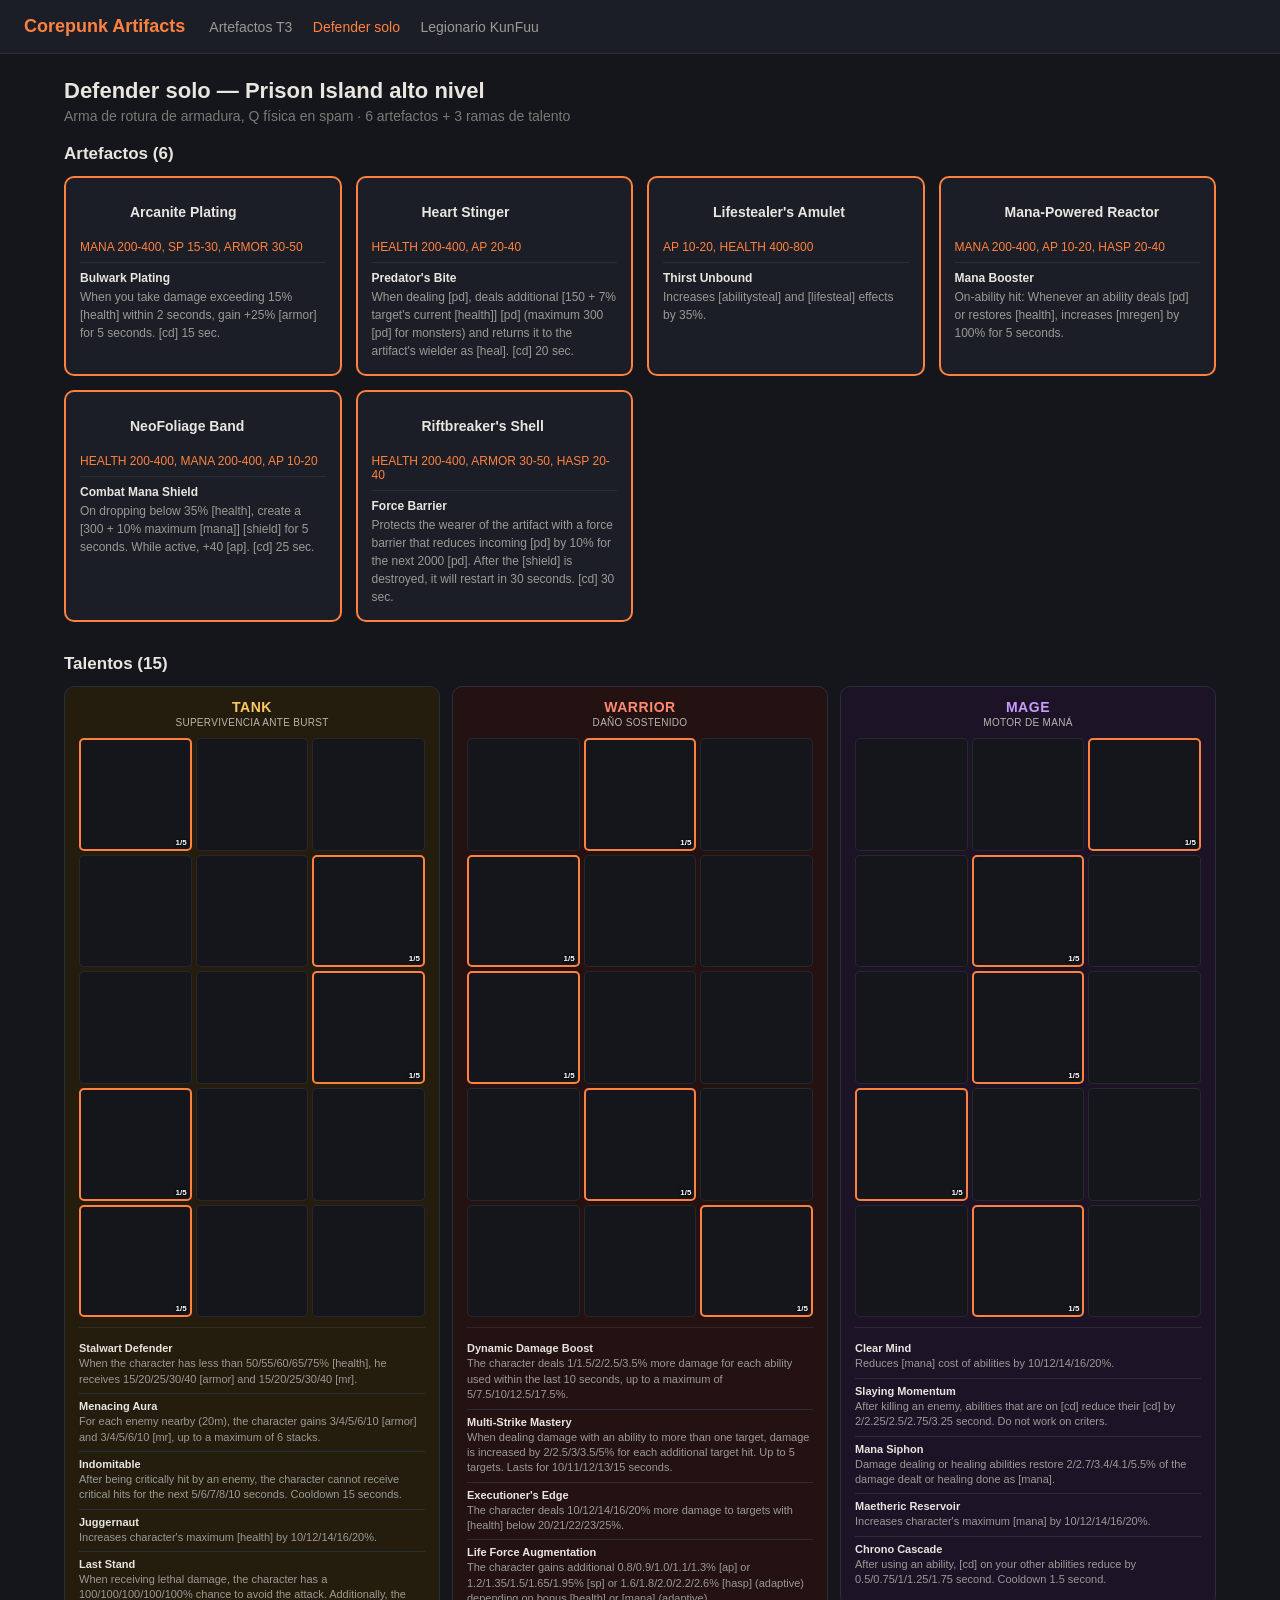
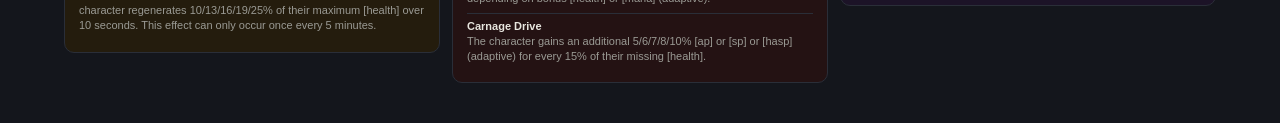
==== commit 27e87668: "Compact 3-column talent grid with per-branch theming, remove ability kit section Co-Authored-By: Cla" ====
--- a/build.html
+++ b/build.html
@@ -89,7 +89,8 @@
                                                                                                                                                                               </div>
 
   <h2 style="margin-bottom:12px;">Talentos (15)</h2>
-        <div class="talent-grid-wrap">
+  <div class="talent-branches-row">
+            <div class="talent-grid-wrap theme-tank">
     <h2>TANK</h2>
     <p class="branch-sub">Supervivencia ante burst</p>
     <div class="talent-grid">
@@ -162,7 +163,7 @@
         </div>
           </div>
   </div>
-          <div class="talent-grid-wrap">
+              <div class="talent-grid-wrap theme-warrior">
     <h2>WARRIOR</h2>
     <p class="branch-sub">Daño sostenido</p>
     <div class="talent-grid">
@@ -235,7 +236,7 @@
         </div>
           </div>
   </div>
-          <div class="talent-grid-wrap">
+              <div class="talent-grid-wrap theme-mage">
     <h2>MAGE</h2>
     <p class="branch-sub">Motor de maná</p>
     <div class="talent-grid">
@@ -308,6 +309,7 @@
         </div>
           </div>
   </div>
-    </main>
+        </div>
+</main>
 </body>
 </html>
--- a/style.css
+++ b/style.css
@@ -151,42 +151,67 @@
   color: #9a9a94;
   line-height: 1.5;
 }
+.talent-branches-row {
+  display: grid;
+  grid-template-columns: repeat(3, 1fr);
+  gap: 12px;
+  margin-bottom: 16px;
+  align-items: start;
+}
 .talent-grid-wrap {
-  background: #1b1e26;
   border: 1px solid #2a2e38;
   border-radius: 10px;
-  padding: 16px 20px;
-  margin-bottom: 12px;
+  padding: 12px 14px;
+  min-width: 0;
 }
 .talent-grid-wrap h2 {
-  margin: 0 0 4px;
-  color: #ff813f;
+  margin: 0;
+  font-size: 14px;
+  letter-spacing: 0.04em;
   text-align: center;
 }
 .talent-grid-wrap .branch-sub {
   text-align: center;
-  font-size: 12px;
-  color: #7a7a74;
-  margin: 0 0 14px;
-}
+  font-size: 10px;
+  color: #b8b6ae;
+  margin: 2px 0 10px;
+  text-transform: uppercase;
+  letter-spacing: 0.03em;
+}
+.talent-grid-wrap.theme-warrior { background: #241213; }
+.talent-grid-wrap.theme-warrior h2 { color: #ff8a70; }
+.talent-grid-wrap.theme-tank { background: #241c0d; }
+.talent-grid-wrap.theme-tank h2 { color: #ffc861; }
+.talent-grid-wrap.theme-mage { background: #1c1327; }
+.talent-grid-wrap.theme-mage h2 { color: #c79bff; }
+.talent-grid-wrap.theme-hunter { background: #0f2015; }
+.talent-grid-wrap.theme-hunter h2 { color: #7fe0a0; }
+.talent-grid-wrap.theme-pathfinder { background: #1a1f12; }
+.talent-grid-wrap.theme-pathfinder h2 { color: #c3d67a; }
+.talent-grid-wrap.theme-assassin { background: #1a1214; }
+.talent-grid-wrap.theme-assassin h2 { color: #e88a9a; }
+.talent-grid-wrap.theme-medic { background: #0d2020; }
+.talent-grid-wrap.theme-medic h2 { color: #7fe0d0; }
+.talent-grid-wrap.theme-support { background: #101a26; }
+.talent-grid-wrap.theme-support h2 { color: #7fb8e0; }
 .talent-grid {
   display: grid;
   grid-template-columns: repeat(3, 1fr);
-  gap: 8px;
+  gap: 4px;
 }
 .talent-cell {
   position: relative;
   aspect-ratio: 1;
-  border-radius: 8px;
+  border-radius: 5px;
   overflow: hidden;
   background: #14161c;
-  border: 1px solid #2a2e38;
+  border: 1px solid rgba(255,255,255,0.08);
 }
 .talent-cell img {
   width: 100%;
   height: 100%;
   object-fit: cover;
-  filter: grayscale(1) brightness(0.55);
+  filter: grayscale(1) brightness(0.5);
 }
 .talent-cell.picked {
   border: 2px solid #ff813f;
@@ -196,23 +221,31 @@
 }
 .talent-cell .rank {
   position: absolute;
-  bottom: 4px;
-  right: 5px;
-  font-size: 11px;
+  bottom: 2px;
+  right: 3px;
+  font-size: 8px;
   font-weight: 700;
   color: #fff;
-  text-shadow: 0 0 3px #000, 0 0 3px #000;
-}
-.talent-cell .tip {
-  position: absolute;
-  bottom: 4px;
-  left: 5px;
-  font-size: 9px;
-  color: #ffb98a;
-  text-shadow: 0 0 3px #000;
+  text-shadow: 0 0 2px #000, 0 0 2px #000;
 }
 .talent-desc-list {
-  margin-top: 16px;
-  border-top: 1px solid #2a2e38;
-  padding-top: 12px;
-}
+  margin-top: 10px;
+  border-top: 1px solid rgba(255,255,255,0.08);
+  padding-top: 8px;
+}
+.talent-desc-list .talent-row {
+  display: block;
+  padding: 6px 0;
+}
+.talent-desc-list .tname {
+  font-size: 11px;
+  min-width: 0;
+  margin-bottom: 2px;
+}
+.talent-desc-list .tdesc {
+  font-size: 11px;
+  line-height: 1.4;
+}
+@media (max-width: 800px) {
+  .talent-branches-row { grid-template-columns: 1fr; }
+}
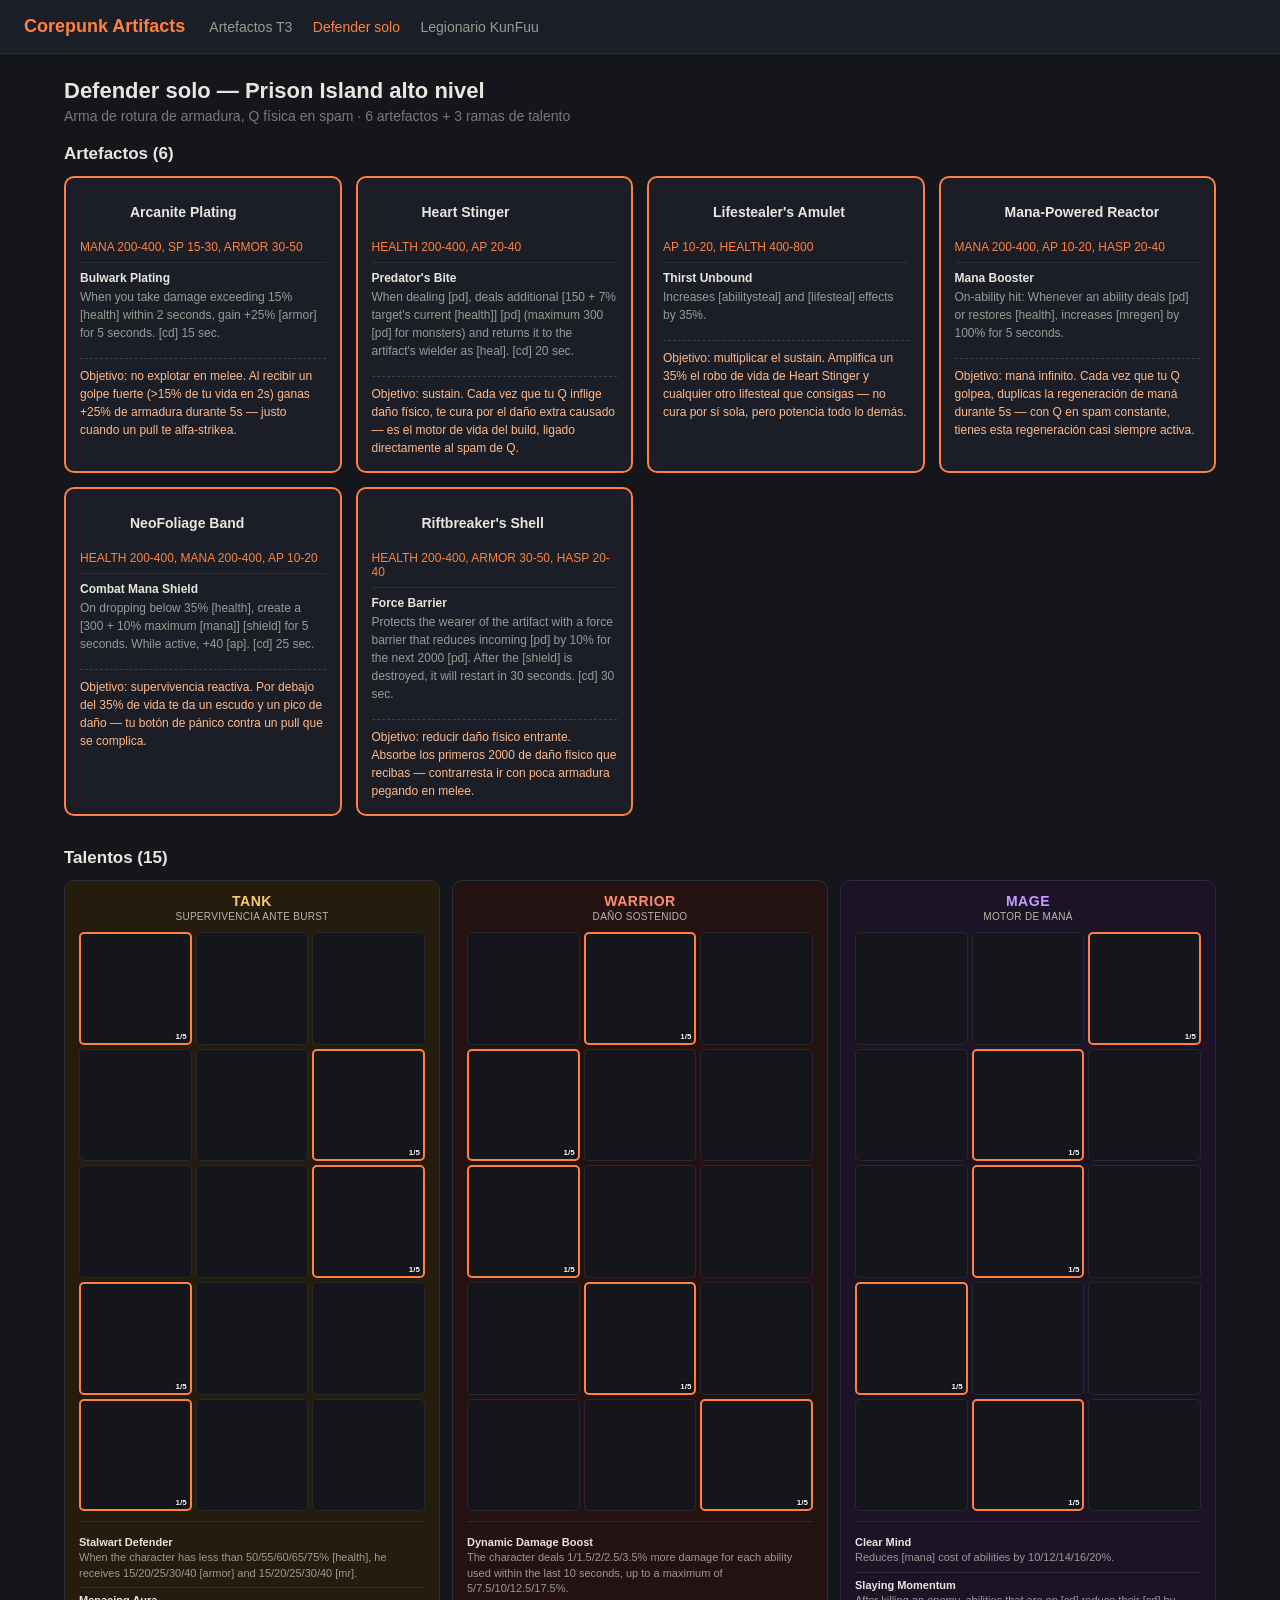
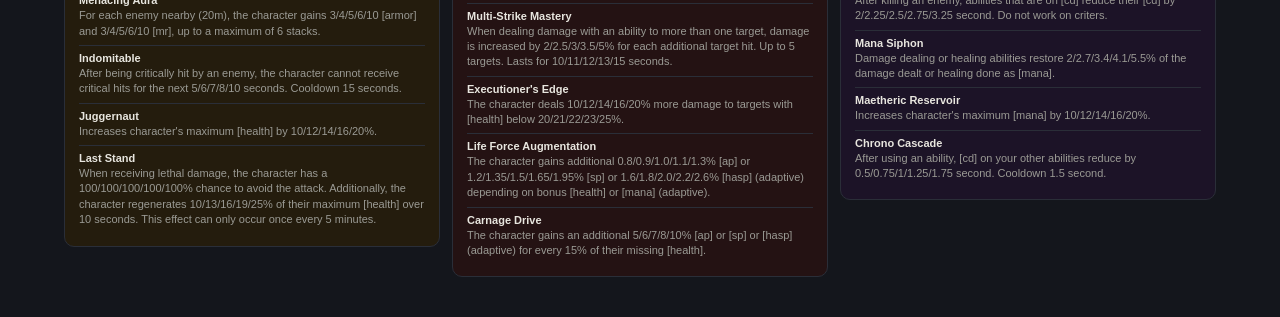
==== commit a5a9f0db: "Add Spanish rationale for each artifact pick in both builds Co-Authored-By: Claude Sonnet 5 <noreply" ====
--- a/build.html
+++ b/build.html
@@ -30,7 +30,8 @@
           <div class="passive-title">Bulwark Plating</div>
           <div class="passive-desc">When you take damage exceeding 15% [health] within 2 seconds, gain +25% [armor] for 5 seconds.  [cd] 15 sec.</div>
         </div>
-      </div>
+                <div class="why-box">Objetivo: no explotar en melee. Al recibir un golpe fuerte (&gt;15% de tu vida en 2s) ganas +25% de armadura durante 5s — justo cuando un pull te alfa-strikea.</div>
+              </div>
                                                                                                                                                                 <div class="card build">
         <div class="head">
           <img src="https://d2fwno52vggyhx.cloudfront.net/items/implant/implant-heart-stinger-t3.png" alt="" loading="lazy" onerror="this.style.visibility='hidden'">
@@ -41,7 +42,8 @@
           <div class="passive-title">Predator&#039;s Bite</div>
           <div class="passive-desc">When dealing [pd], deals additional [150 + 7% target&#039;s current [health]] [pd] (maximum 300 [pd] for monsters) and returns it to the artifact&#039;s wielder as [heal].  [cd] 20 sec.</div>
         </div>
-      </div>
+                <div class="why-box">Objetivo: sustain. Cada vez que tu Q inflige daño físico, te cura por el daño extra causado — es el motor de vida del build, ligado directamente al spam de Q.</div>
+              </div>
                                   <div class="card build">
         <div class="head">
           <img src="https://d2fwno52vggyhx.cloudfront.net/items/implant/implant-lifestealers-amulet-t3.png" alt="" loading="lazy" onerror="this.style.visibility='hidden'">
@@ -52,7 +54,8 @@
           <div class="passive-title">Thirst Unbound</div>
           <div class="passive-desc">Increases [abilitysteal] and [lifesteal] effects by 35%.</div>
         </div>
-      </div>
+                <div class="why-box">Objetivo: multiplicar el sustain. Amplifica un 35% el robo de vida de Heart Stinger y cualquier otro lifesteal que consigas — no cura por sí sola, pero potencia todo lo demás.</div>
+              </div>
                                         <div class="card build">
         <div class="head">
           <img src="https://d2fwno52vggyhx.cloudfront.net/items/implant/implant-mana-powered-reactor-t3.png" alt="" loading="lazy" onerror="this.style.visibility='hidden'">
@@ -63,7 +66,8 @@
           <div class="passive-title">Mana Booster</div>
           <div class="passive-desc">On-ability hit: Whenever an ability deals [pd] or restores [health], increases [mregen] by 100% for 5 seconds.</div>
         </div>
-      </div>
+                <div class="why-box">Objetivo: maná infinito. Cada vez que tu Q golpea, duplicas la regeneración de maná durante 5s — con Q en spam constante, tienes esta regeneración casi siempre activa.</div>
+              </div>
                                         <div class="card build">
         <div class="head">
           <img src="https://d2fwno52vggyhx.cloudfront.net/items/implant/implant-neofoliage-band-t3.png" alt="" loading="lazy" onerror="this.style.visibility='hidden'">
@@ -74,7 +78,8 @@
           <div class="passive-title">Combat Mana Shield</div>
           <div class="passive-desc">On dropping below 35% [health], create a [300 + 10% maximum [mana]] [shield] for 5 seconds. While active, +40 [ap].  [cd] 25 sec.</div>
         </div>
-      </div>
+                <div class="why-box">Objetivo: supervivencia reactiva. Por debajo del 35% de vida te da un escudo y un pico de daño — tu botón de pánico contra un pull que se complica.</div>
+              </div>
                                                                                   <div class="card build">
         <div class="head">
           <img src="https://d2fwno52vggyhx.cloudfront.net/items/implant/implant-riftbreakers-shell-t3.png" alt="" loading="lazy" onerror="this.style.visibility='hidden'">
@@ -85,7 +90,8 @@
           <div class="passive-title">Force Barrier</div>
           <div class="passive-desc">Protects the wearer of the artifact with a force barrier that reduces incoming [pd] by 10% for the next 2000 [pd]. After the [shield] is destroyed, it will restart in 30 seconds.  [cd] 30 sec.</div>
         </div>
-      </div>
+                <div class="why-box">Objetivo: reducir daño físico entrante. Absorbe los primeros 2000 de daño físico que recibas — contrarresta ir con poca armadura pegando en melee.</div>
+              </div>
                                                                                                                                                                               </div>
 
   <h2 style="margin-bottom:12px;">Talentos (15)</h2>
--- a/style.css
+++ b/style.css
@@ -120,6 +120,14 @@
 .card .passive-desc {
   font-size: 12px;
   color: #9a9a94;
+  line-height: 1.5;
+}
+.card .why-box {
+  margin-top: 8px;
+  padding-top: 8px;
+  border-top: 1px dashed #3a3f4a;
+  font-size: 12px;
+  color: #ffb98a;
   line-height: 1.5;
 }
 h1 { font-size: 22px; font-weight: 600; margin: 0 0 4px; }
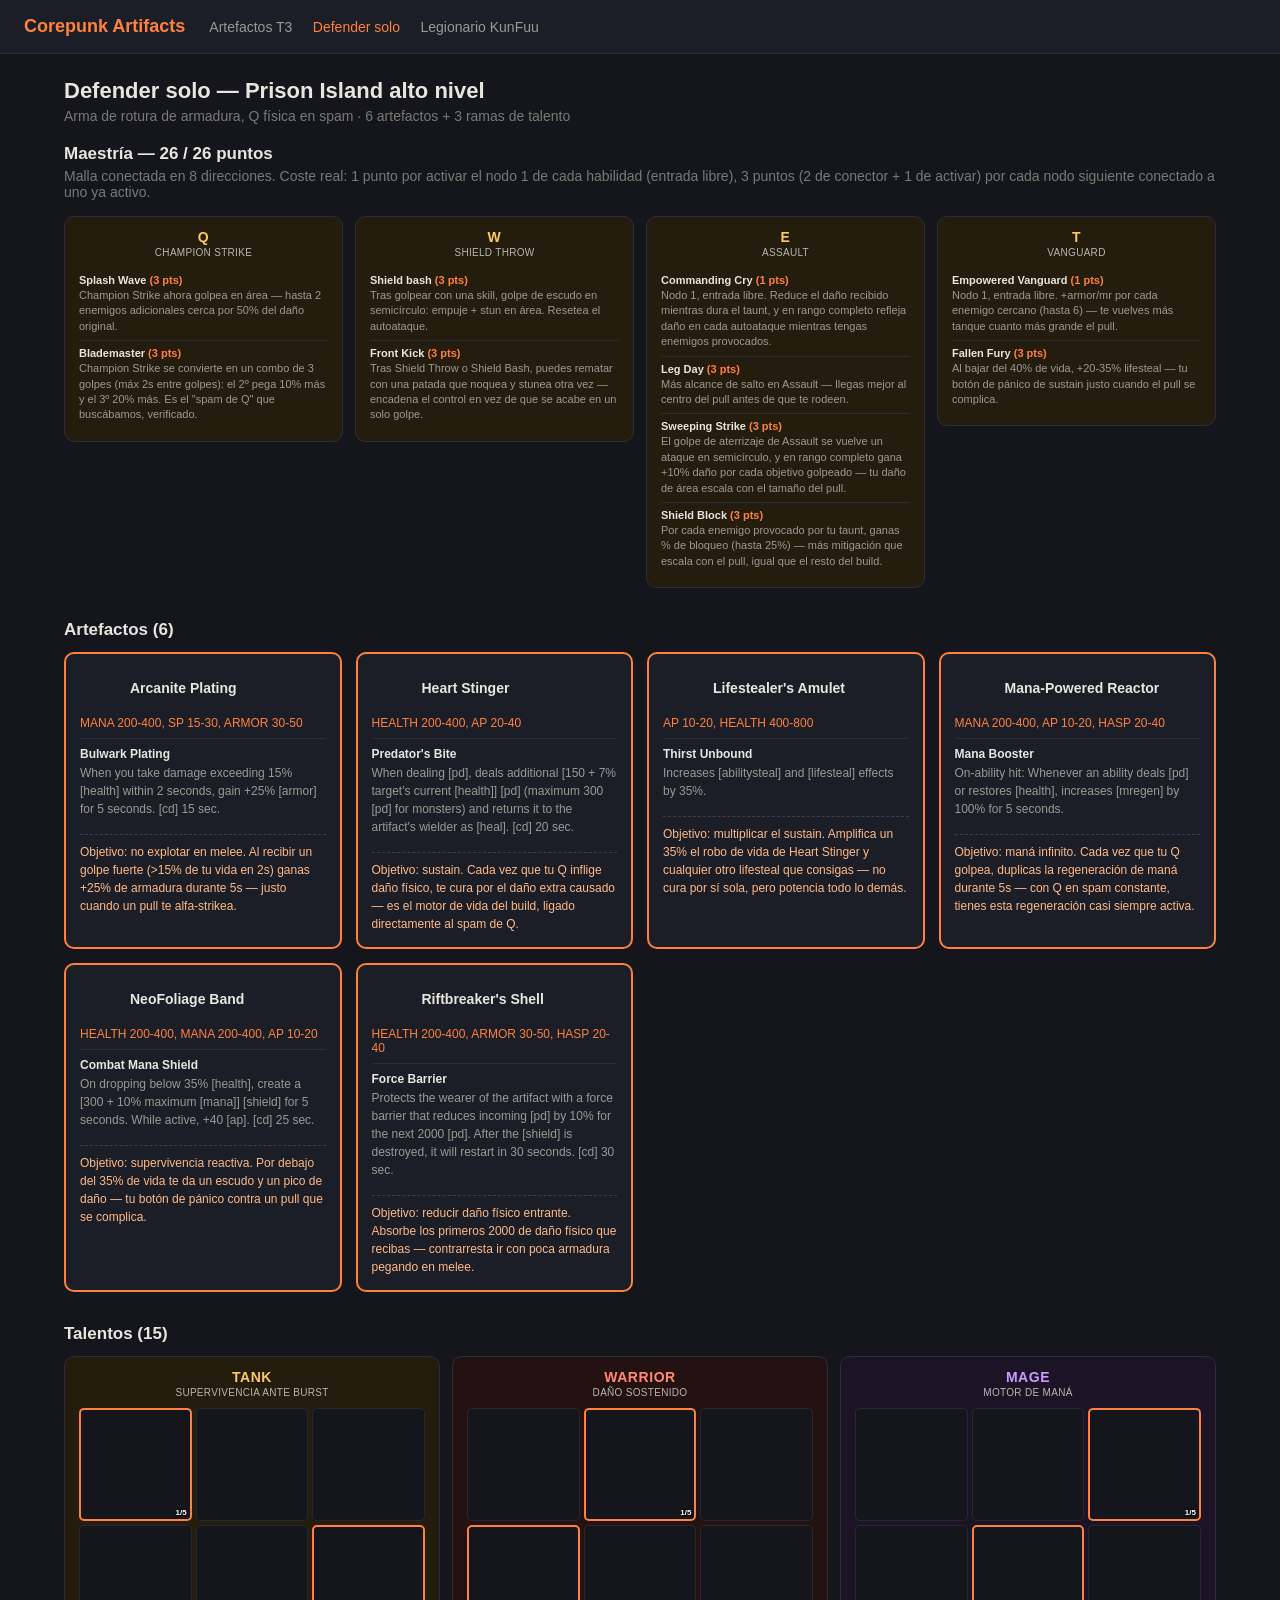
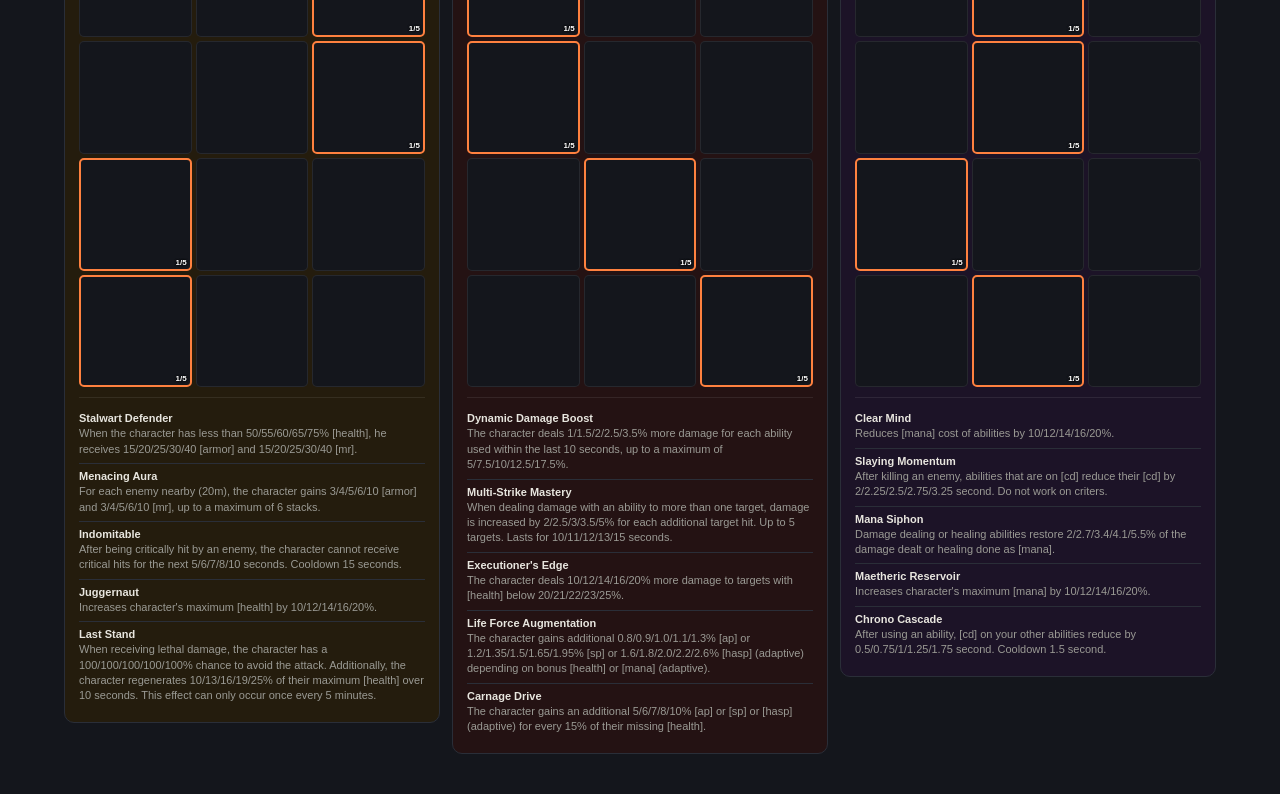
==== commit 522bcbff: "Add verified Defender mastery tree (26/26 points, 10 nodes) Co-Authored-By: Claude Sonnet 5 <noreply" ====
--- a/build.html
+++ b/build.html
@@ -18,6 +18,75 @@
   <h1>Defender solo — Prison Island alto nivel</h1>
   <p class="subtitle">Arma de rotura de armadura, Q física en spam · 6 artefactos + 3 ramas de talento</p>
 
+  <h2 style="margin-bottom:4px;">Maestría — 26 / 26 puntos</h2>
+  <p class="subtitle" style="margin-bottom:16px;">Malla conectada en 8 direcciones. Coste real: 1 punto por activar el nodo 1 de cada habilidad (entrada libre), 3 puntos (2 de conector + 1 de activar) por cada nodo siguiente conectado a uno ya activo.</p>
+  <div class="talent-branches-row" style="grid-template-columns: repeat(4, 1fr); margin-bottom:32px;">
+          <div class="talent-grid-wrap theme-tank">
+        <h2>Q</h2>
+        <p class="branch-sub">Champion Strike</p>
+        <div class="talent-desc-list" style="margin-top:0; border-top:none; padding-top:0;">
+                      <div class="talent-row">
+              <div class="tname">Splash Wave <span style="color:#ff813f;">(3 pts)</span></div>
+              <div class="tdesc">Champion Strike ahora golpea en área — hasta 2 enemigos adicionales cerca por 50% del daño original.</div>
+            </div>
+                      <div class="talent-row">
+              <div class="tname">Blademaster <span style="color:#ff813f;">(3 pts)</span></div>
+              <div class="tdesc">Champion Strike se convierte en un combo de 3 golpes (máx 2s entre golpes): el 2º pega 10% más y el 3º 20% más. Es el &quot;spam de Q&quot; que buscábamos, verificado.</div>
+            </div>
+                  </div>
+      </div>
+          <div class="talent-grid-wrap theme-tank">
+        <h2>W</h2>
+        <p class="branch-sub">Shield Throw</p>
+        <div class="talent-desc-list" style="margin-top:0; border-top:none; padding-top:0;">
+                      <div class="talent-row">
+              <div class="tname">Shield bash <span style="color:#ff813f;">(3 pts)</span></div>
+              <div class="tdesc">Tras golpear con una skill, golpe de escudo en semicírculo: empuje + stun en área. Resetea el autoataque.</div>
+            </div>
+                      <div class="talent-row">
+              <div class="tname">Front Kick <span style="color:#ff813f;">(3 pts)</span></div>
+              <div class="tdesc">Tras Shield Throw o Shield Bash, puedes rematar con una patada que noquea y stunea otra vez — encadena el control en vez de que se acabe en un solo golpe.</div>
+            </div>
+                  </div>
+      </div>
+          <div class="talent-grid-wrap theme-tank">
+        <h2>E</h2>
+        <p class="branch-sub">Assault</p>
+        <div class="talent-desc-list" style="margin-top:0; border-top:none; padding-top:0;">
+                      <div class="talent-row">
+              <div class="tname">Commanding Cry <span style="color:#ff813f;">(1 pts)</span></div>
+              <div class="tdesc">Nodo 1, entrada libre. Reduce el daño recibido mientras dura el taunt, y en rango completo refleja daño en cada autoataque mientras tengas enemigos provocados.</div>
+            </div>
+                      <div class="talent-row">
+              <div class="tname">Leg Day <span style="color:#ff813f;">(3 pts)</span></div>
+              <div class="tdesc">Más alcance de salto en Assault — llegas mejor al centro del pull antes de que te rodeen.</div>
+            </div>
+                      <div class="talent-row">
+              <div class="tname">Sweeping Strike <span style="color:#ff813f;">(3 pts)</span></div>
+              <div class="tdesc">El golpe de aterrizaje de Assault se vuelve un ataque en semicírculo, y en rango completo gana +10% daño por cada objetivo golpeado — tu daño de área escala con el tamaño del pull.</div>
+            </div>
+                      <div class="talent-row">
+              <div class="tname">Shield Block <span style="color:#ff813f;">(3 pts)</span></div>
+              <div class="tdesc">Por cada enemigo provocado por tu taunt, ganas % de bloqueo (hasta 25%) — más mitigación que escala con el pull, igual que el resto del build.</div>
+            </div>
+                  </div>
+      </div>
+          <div class="talent-grid-wrap theme-tank">
+        <h2>T</h2>
+        <p class="branch-sub">Vanguard</p>
+        <div class="talent-desc-list" style="margin-top:0; border-top:none; padding-top:0;">
+                      <div class="talent-row">
+              <div class="tname">Empowered Vanguard <span style="color:#ff813f;">(1 pts)</span></div>
+              <div class="tdesc">Nodo 1, entrada libre. +armor/mr por cada enemigo cercano (hasta 6) — te vuelves más tanque cuanto más grande el pull.</div>
+            </div>
+                      <div class="talent-row">
+              <div class="tname">Fallen Fury <span style="color:#ff813f;">(3 pts)</span></div>
+              <div class="tdesc">Al bajar del 40% de vida, +20-35% lifesteal — tu botón de pánico de sustain justo cuando el pull se complica.</div>
+            </div>
+                  </div>
+      </div>
+      </div>
+
   <h2 style="margin-bottom:12px;">Artefactos (6)</h2>
   <div class="grid" style="margin-bottom:32px;">
                                         <div class="card build">
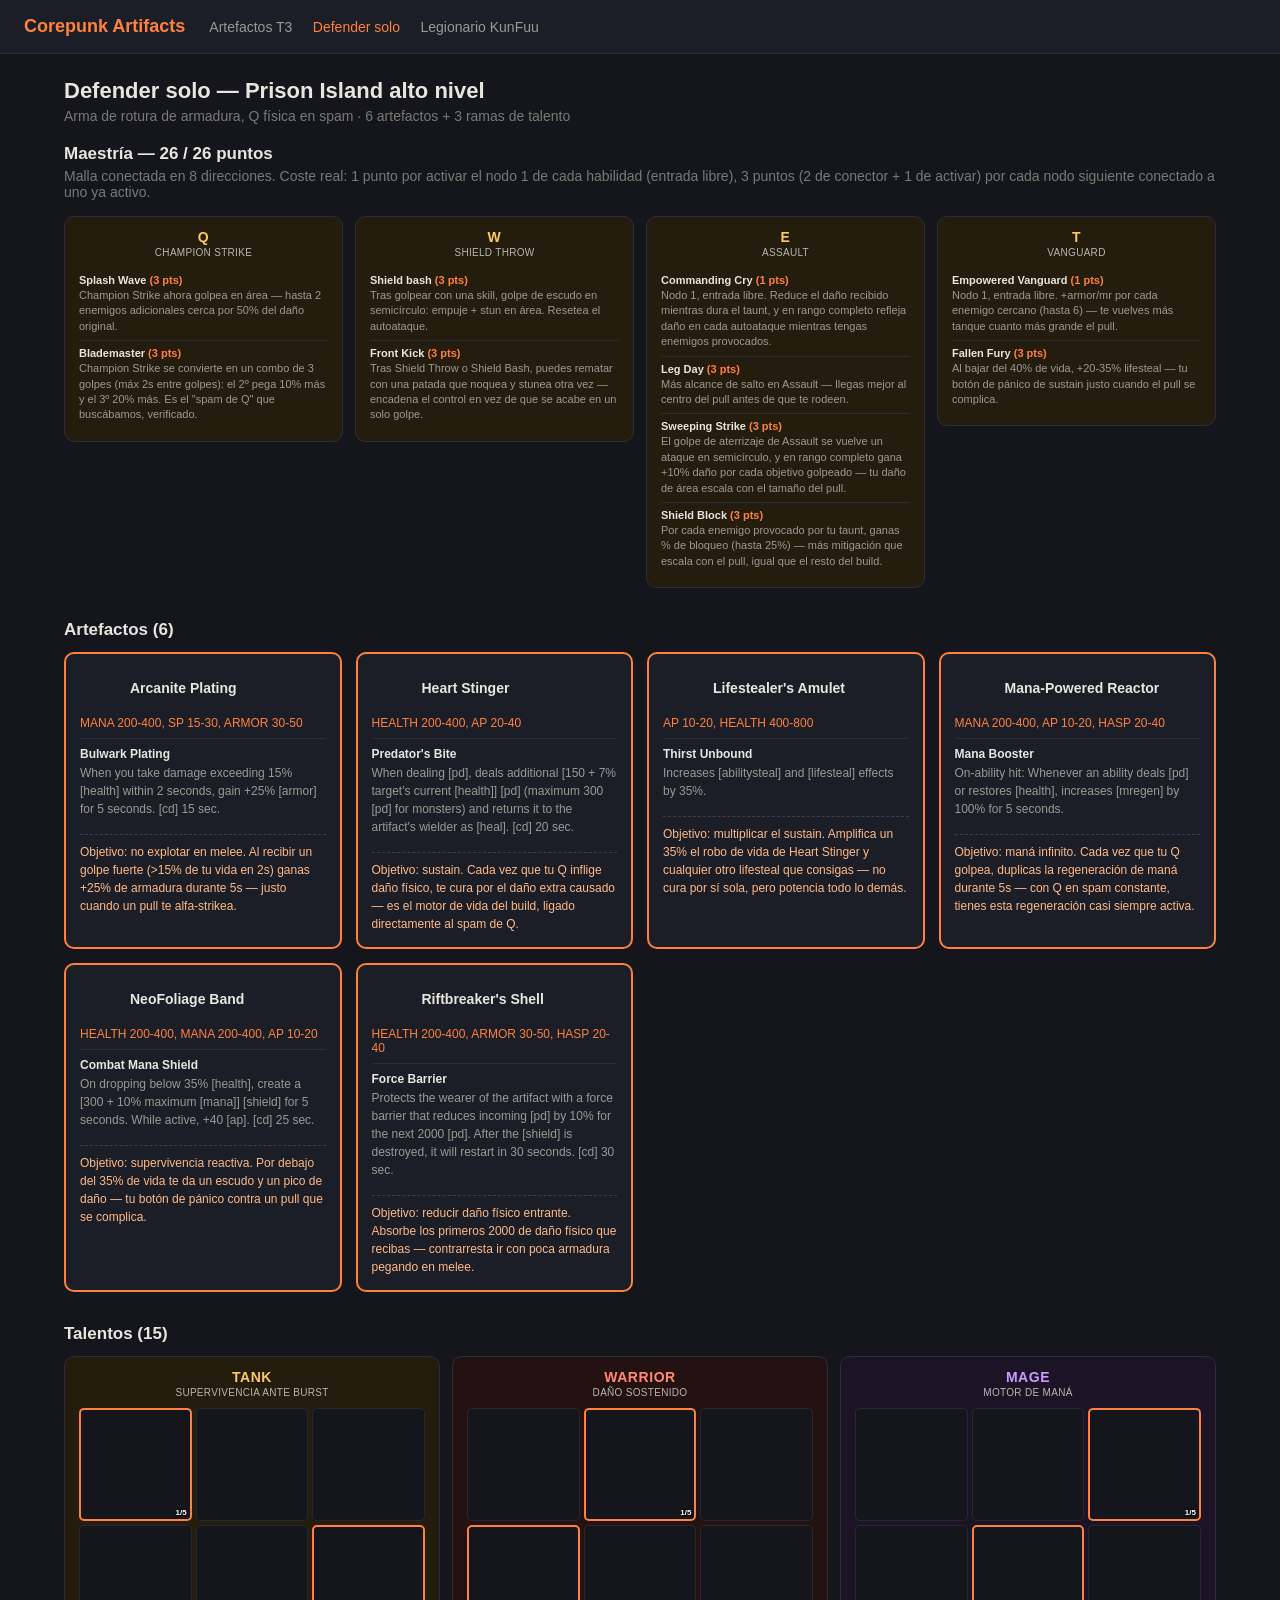
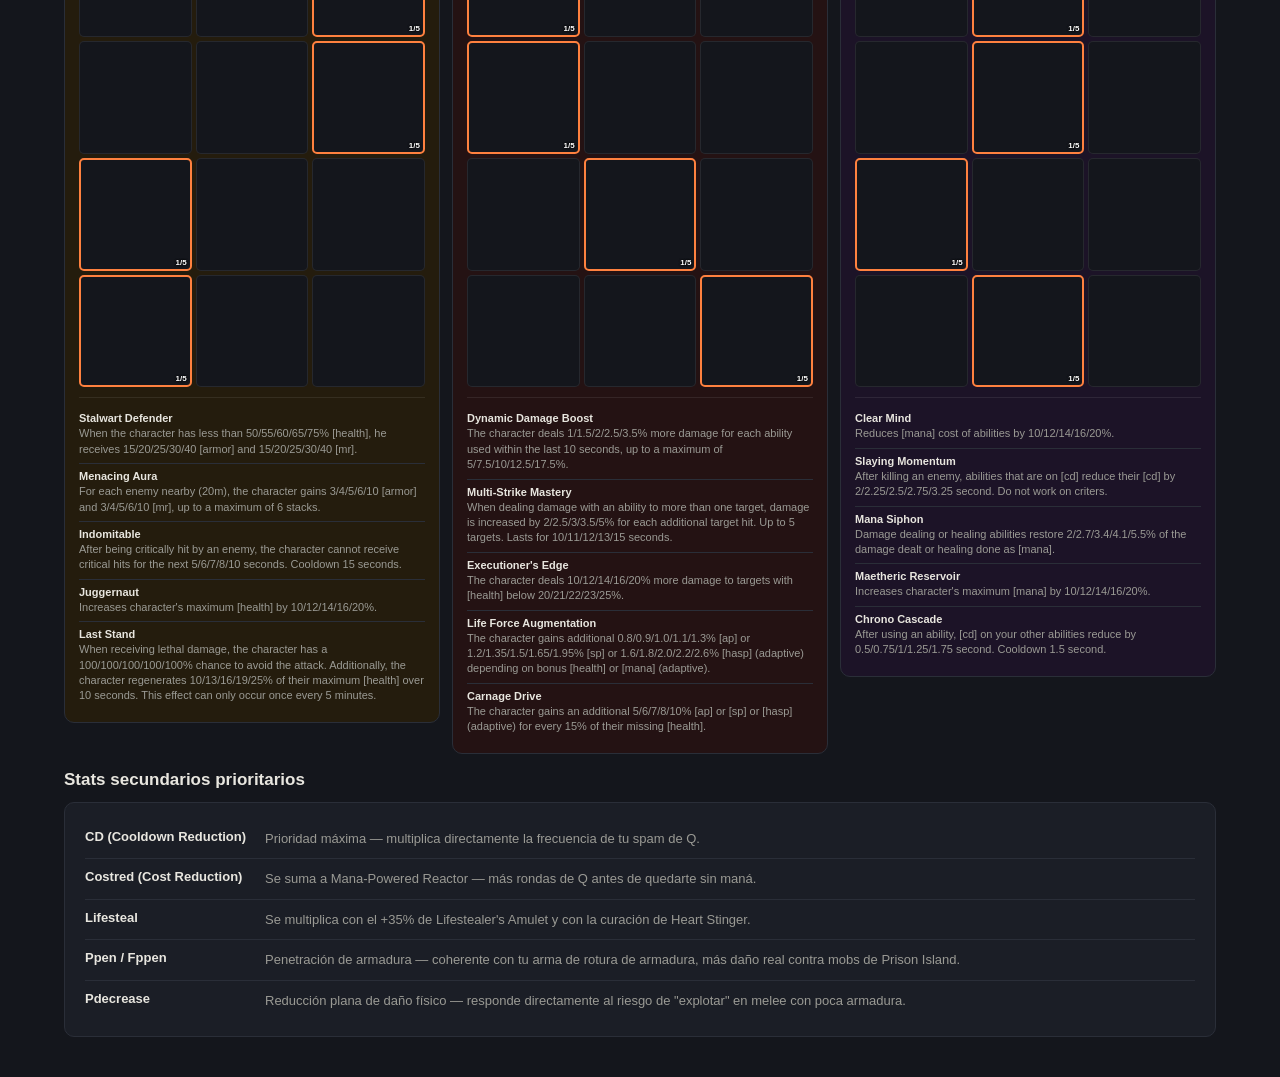
==== commit 1462fccc: "Add Legionario mastery tree (25/26 pts) and Defender secondary stats section Co-Authored-By: Claude " ====
--- a/build.html
+++ b/build.html
@@ -385,6 +385,15 @@
           </div>
   </div>
         </div>
+
+  <h2 style="margin-bottom:12px;">Stats secundarios prioritarios</h2>
+  <div class="branch">
+    <div class="talent-row"><div class="tname">CD (Cooldown Reduction)</div><div class="tdesc">Prioridad máxima — multiplica directamente la frecuencia de tu spam de Q.</div></div>
+    <div class="talent-row"><div class="tname">Costred (Cost Reduction)</div><div class="tdesc">Se suma a Mana-Powered Reactor — más rondas de Q antes de quedarte sin maná.</div></div>
+    <div class="talent-row"><div class="tname">Lifesteal</div><div class="tdesc">Se multiplica con el +35% de Lifestealer's Amulet y con la curación de Heart Stinger.</div></div>
+    <div class="talent-row"><div class="tname">Ppen / Fppen</div><div class="tdesc">Penetración de armadura — coherente con tu arma de rotura de armadura, más daño real contra mobs de Prison Island.</div></div>
+    <div class="talent-row"><div class="tname">Pdecrease</div><div class="tdesc">Reducción plana de daño físico — responde directamente al riesgo de "explotar" en melee con poca armadura.</div></div>
+  </div>
 </main>
 </body>
 </html>
